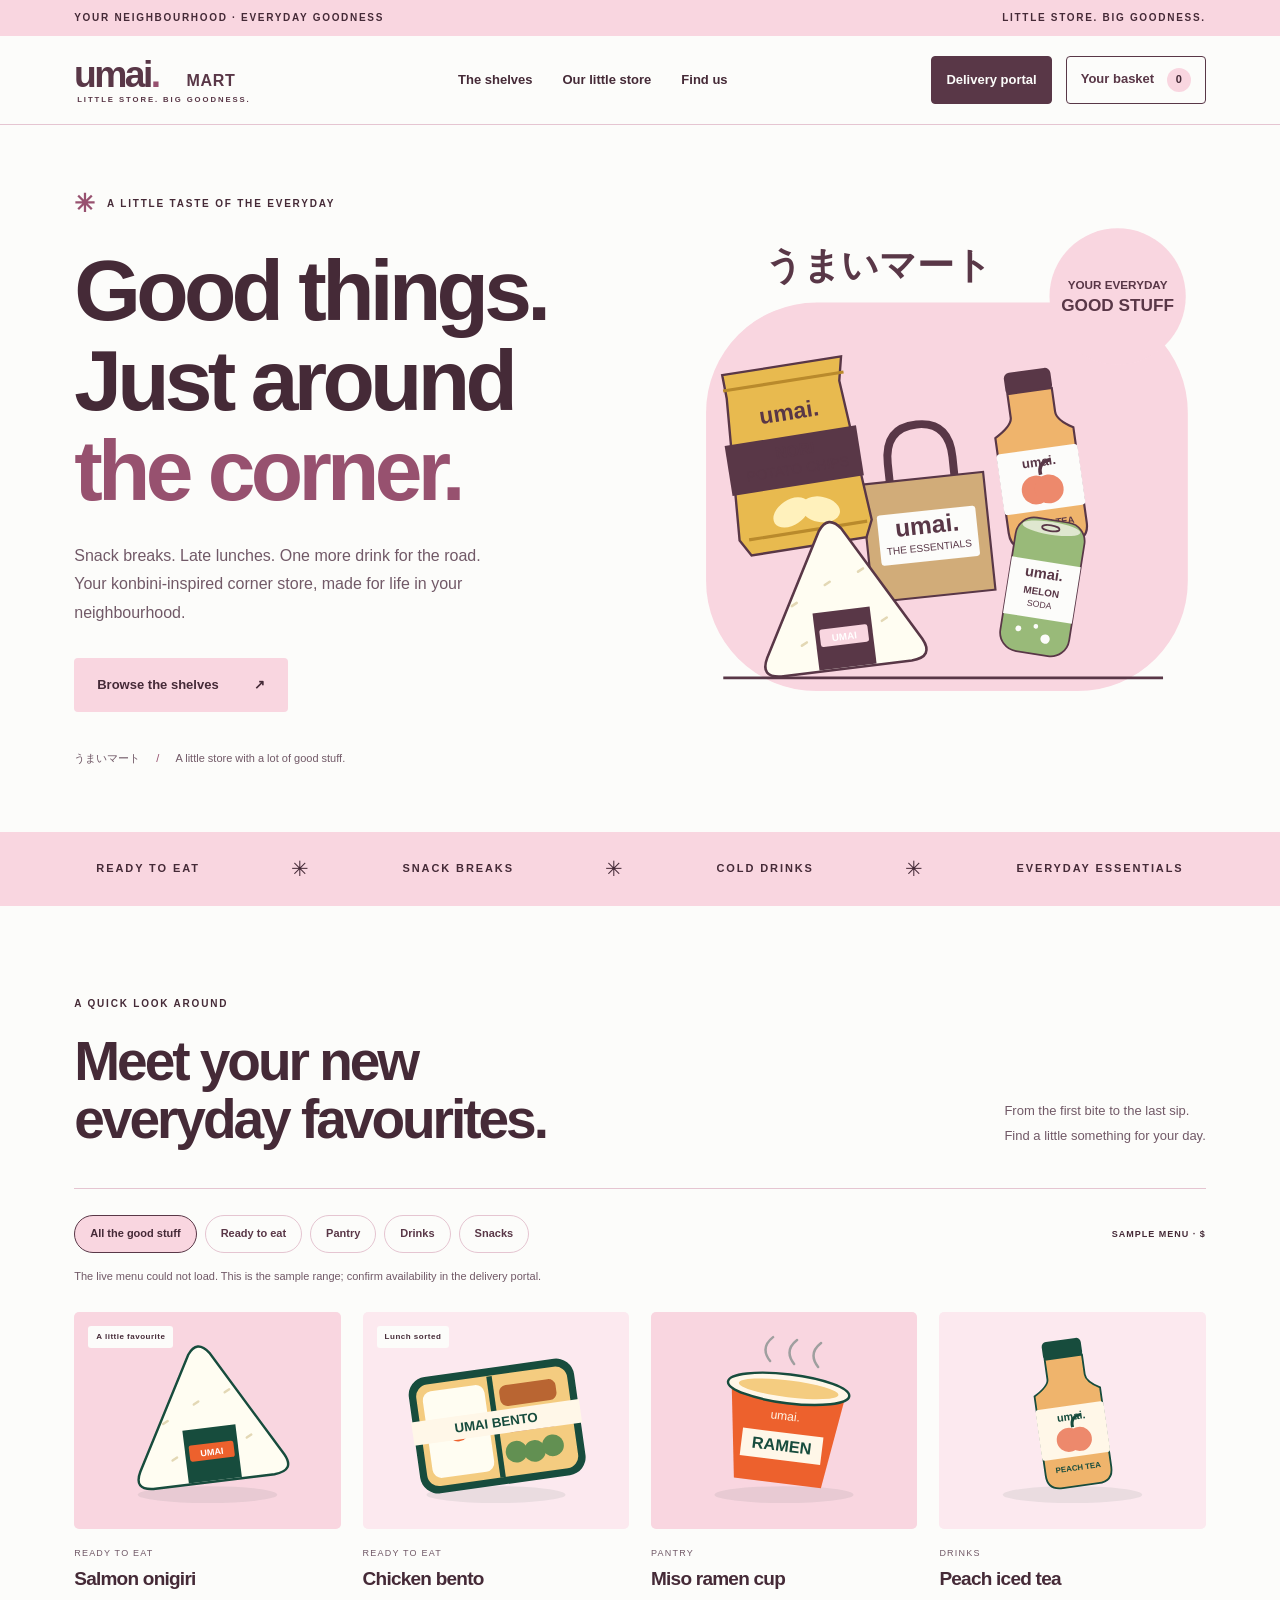
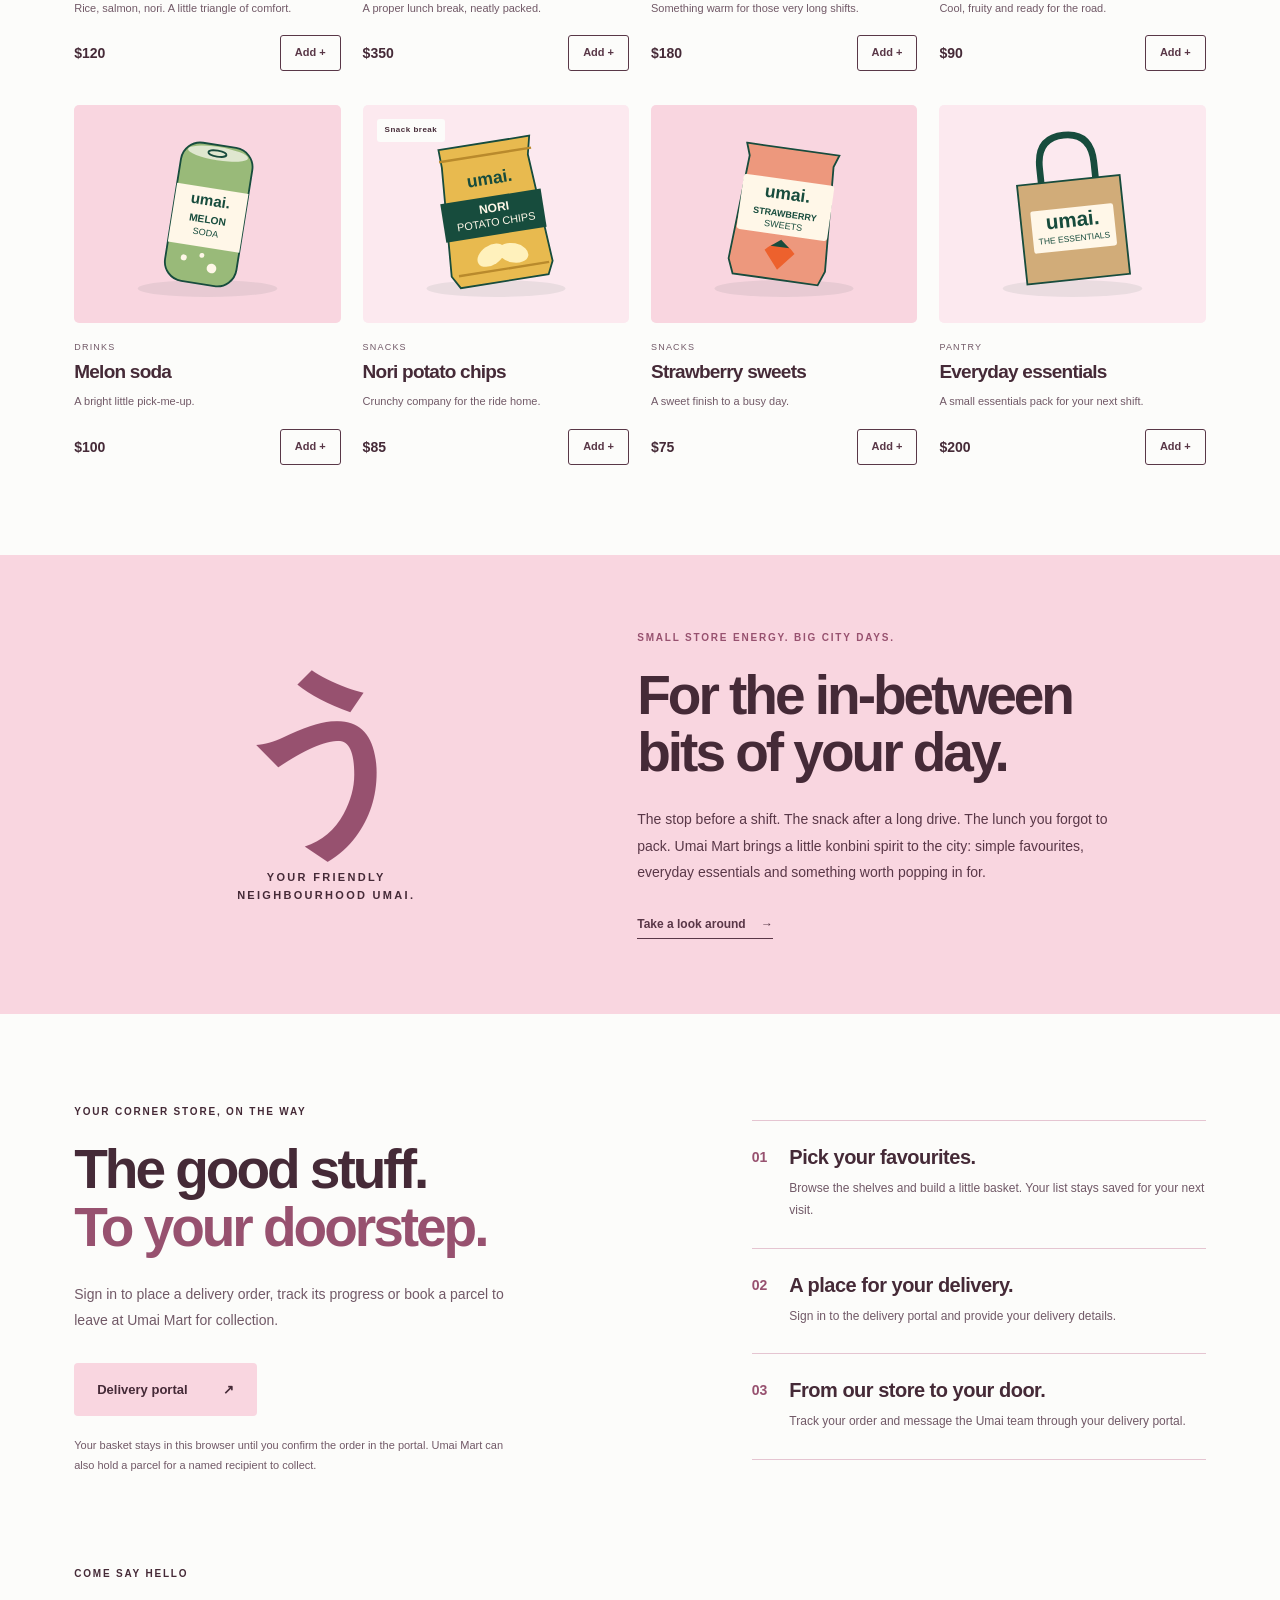
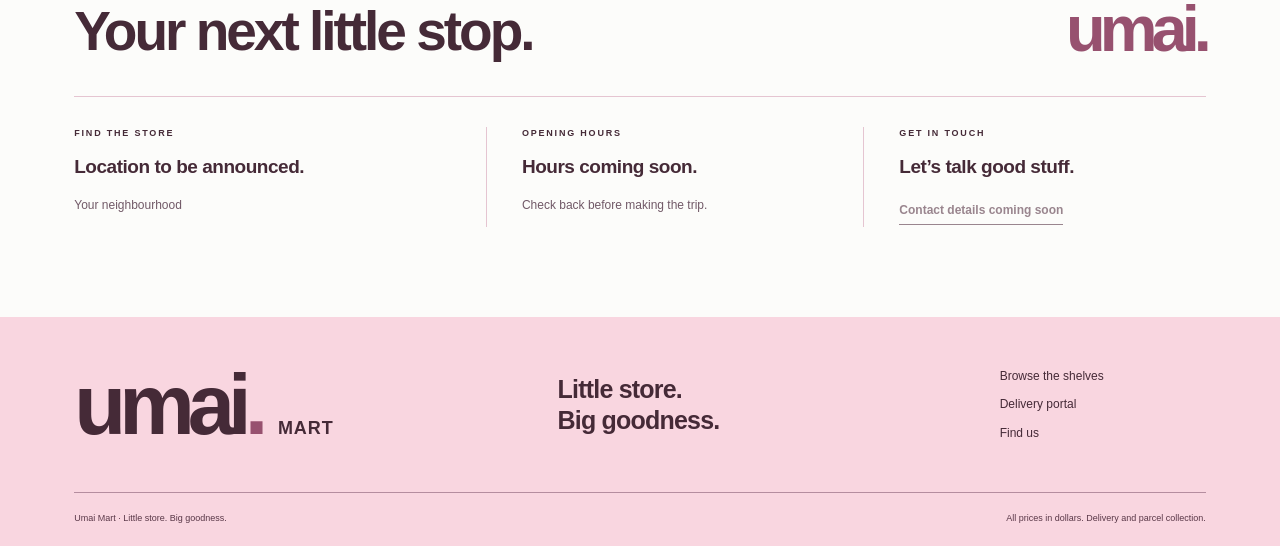
==== index.html @ 5061bc18 "Add files via upload" ====
<!DOCTYPE html><html lang="en"><head>
  <meta charset="utf-8">
  <meta name="viewport" content="width=device-width, initial-scale=1">
  <meta name="theme-color" content="#174c3d">
  <meta name="description" content="Umai Mart — a konbini-inspired convenience store for everyday shopping. Browse snacks, drinks and everyday essentials in your neighbourhood.">
  <title>Umai Mart — Little store. Big goodness.</title>
  <link rel="icon" href="assets/images/app-icon.svg" type="image/svg+xml">
  <link rel="apple-touch-icon" href="assets/images/apple-touch-icon.png">
  <link rel="stylesheet" href="assets/css/store.css?v=white-pink-black-text-1">
  <script defer="" src="assets/js/store-config.js?v=catalogue-1"></script><script defer="" src="assets/js/portal-config.js"></script>
  <script src="assets/js/product-images.js?v=catalogue-1" defer=""></script><script defer="" src="assets/js/store.js?v=catalogue-1"></script>
  <link rel="stylesheet" href="assets/css/tuck-truck.css?v=white-pink-black-text-1">
  <script defer src="assets/js/tuck-truck.js?v=driving-van-2"></script>
  <link rel="stylesheet" href="assets/css/pink-theme.css?v=portal-menu-fix-2">
</head>
<body>
  <a class="skip-link" href="#main">Skip to content</a>
  <div class="top-strip"><span>YOUR NEIGHBOURHOOD · EVERYDAY GOODNESS</span><span>LITTLE STORE. BIG GOODNESS.</span></div>
  <header class="site-header">
    <a class="brand" href="index.html" aria-label="Umai Mart home"><img src="assets/images/umai-logo.svg?v=white-pink-2" width="210" height="63" alt="Umai Mart — Little store. Big goodness."></a>
    <nav id="main-nav" aria-label="Main navigation">
      <a href="#shop">The shelves</a><a href="#about">Our little store</a><a href="#visit">Find us</a>
    </nav>
    <div class="header-actions">
      <a class="basket-button header-portal-button" href="portal.html">Delivery portal</a>
      <button class="basket-button" id="open-basket" type="button" aria-haspopup="dialog">Your basket <span id="basket-count">0</span></button>
      <button class="menu-button" id="menu-toggle" type="button" aria-expanded="false" aria-controls="main-nav" aria-label="Open navigation">☰</button>
    </div>
  </header>
  <div id="tuck-truck-banner" class="tuck-truck-banner" role="status" aria-live="polite" hidden></div>
  <main id="main">
    <section class="hero" aria-labelledby="hero-title">
      <div class="hero-copy">
        <p class="eyebrow"><span class="small-spark" aria-hidden="true">✳</span> A LITTLE TASTE OF THE EVERYDAY</p>
        <h1 id="hero-title">Good things.<br>Just around<br><span>the corner.</span></h1>
        <p class="hero-description">Snack breaks. Late lunches. One more drink for the road. Your konbini-inspired corner store, made for life in your neighbourhood.</p>
        <div class="hero-actions"><a class="button primary" href="#shop">Browse the shelves <span aria-hidden="true">↗</span></a></div>
        <p class="hero-footnote">うまいマート <span aria-hidden="true">/</span> A little store with a lot of good stuff.</p>
      </div>
      <figure class="hero-art"><img src="assets/images/store-haul.svg?v=white-pink-2" width="850" height="800" alt="Illustrated Umai Mart shopping bag with peach tea, onigiri, nori chips and melon soda."></figure>
    </section>
    <div class="ticker" aria-label="Ready to eat, snacks, drinks and everyday essentials"><span>READY TO EAT</span><span aria-hidden="true">✳</span><span>SNACK BREAKS</span><span aria-hidden="true">✳</span><span>COLD DRINKS</span><span aria-hidden="true">✳</span><span>EVERYDAY ESSENTIALS</span></div>
    <section id="shop" class="shop-section section-wrap" aria-labelledby="shop-title">
      <div class="section-heading"><div><p class="eyebrow">A QUICK LOOK AROUND</p><h2 id="shop-title">Meet your new<br>everyday favourites.</h2></div><p class="section-description">From the first bite to the last sip.<br>Find a little something for your day.</p></div>
      <div class="shop-toolbar"><div id="category-filters" class="filters" role="group" aria-label="Filter products"><button type="button" data-category="All" aria-pressed="true">All the good stuff</button><button type="button" data-category="Ready to eat" aria-pressed="false">Ready to eat</button><button type="button" data-category="Snacks" aria-pressed="false">Snacks</button><button type="button" data-category="Drinks" aria-pressed="false">Drinks</button><button type="button" data-category="Pantry" aria-pressed="false">Pantry</button></div><span id="sample-label" class="sample-label">SAMPLE MENU · $</span></div>
      <p class="menu-notice" id="menu-notice">This is a preview range with sample prices. Confirm live prices and availability in the delivery portal.</p>
      <div id="product-grid" class="product-grid" aria-live="polite"></div>
      <noscript><p>Enable JavaScript to browse the sample menu and save a basket. No orders are being accepted on this preview.</p></noscript>
    </section>
    <section id="about" class="about-section" aria-labelledby="about-title"><div class="about-label"><span class="about-symbol" aria-hidden="true">う</span><p>YOUR FRIENDLY<br>NEIGHBOURHOOD UMAI.</p></div><div class="about-copy"><p class="eyebrow">SMALL STORE ENERGY. BIG CITY DAYS.</p><h2 id="about-title">For the in-between<br>bits of your day.</h2><p>The stop before a shift. The snack after a long drive. The lunch you forgot to pack. Umai Mart brings a little konbini spirit to the city: simple favourites, everyday essentials and something worth popping in for.</p><a class="text-link" href="#shop">Take a look around <span aria-hidden="true">→</span></a></div></section>
    <section id="delivery" class="delivery-section section-wrap" aria-labelledby="delivery-title"><div class="delivery-intro"><p class="eyebrow">YOUR CORNER STORE, ON THE WAY</p><h2 id="delivery-title">The good stuff.<br><span>To your doorstep.</span></h2><p id="delivery-note">Sign in to place a delivery order, track its progress or book a parcel to leave at Umai Mart for collection.</p><a class="button primary" href="portal.html">Delivery portal <span aria-hidden="true">↗</span></a><p class="quiet-note">Your basket stays in this browser until you confirm the order in the portal. Umai Mart can also hold a parcel for a named recipient to collect.</p></div><ol class="delivery-steps"><li><span class="step-number">01</span><div><h3>Pick your favourites.</h3><p>Browse the shelves and build a little basket. Your list stays saved for your next visit.</p></div></li><li><span class="step-number">02</span><div><h3>A place for your delivery.</h3><p>Sign in to the delivery portal and provide your  delivery details.</p></div></li><li><span class="step-number">03</span><div><h3>From our store to your door.</h3><p>Track your order and message the Umai team through your delivery portal.</p></div></li></ol></section>
    <section id="visit" class="visit-section section-wrap" aria-labelledby="visit-title"><div class="section-heading"><div><p class="eyebrow">COME SAY HELLO</p><h2 id="visit-title">Your next little stop.</h2></div><span class="visit-mark" aria-hidden="true">umai.</span></div><div class="visit-grid"><div><p class="eyebrow">FIND THE STORE</p><h3 id="location-text">Location to be announced.</h3><p>Your neighbourhood</p></div><div><p class="eyebrow">OPENING HOURS</p><h3 id="hours-text">Hours coming soon.</h3><p>Check back before making the trip.</p></div><div><p class="eyebrow">GET IN TOUCH</p><h3>Let’s talk good stuff.</h3><button class="text-link" id="copy-phone" type="button" disabled="">Contact details coming soon</button></div></div></section>
  </main>
  <footer class="site-footer"><div class="footer-top"><a href="index.html" class="footer-brand">umai<span>.</span> <small>MART</small></a><p>Little store.<br>Big goodness.</p><div><a href="#shop">Browse the shelves</a><a href="portal.html">Delivery portal</a><a href="#visit">Find us</a></div></div><div class="footer-bottom"><span>Umai Mart · Little store. Big goodness.</span><span>All prices in dollars. Delivery and parcel collection.</span></div></footer>
  <div id="basket-overlay" class="basket-overlay" hidden=""><section id="basket-dialog" class="basket-dialog" role="dialog" aria-modal="true" aria-labelledby="basket-title" tabindex="-1"><div class="basket-heading"><div><p class="eyebrow">A LITTLE HAUL</p><h2 id="basket-title">Your basket.</h2></div><button id="close-basket" class="close-button" type="button" aria-label="Close basket">×</button></div><div id="basket-items" class="basket-items"></div><div class="basket-summary"><div><span>Items subtotal</span><strong id="basket-subtotal">$0</strong></div><p>Estimated items subtotal. Confirm live prices and delivery fees in the portal.</p><button class="button primary" id="copy-basket" type="button">Copy shopping list</button><a class="button secondary" href="portal.html">Delivery portal <span aria-hidden="true">→</span></a><p class="quiet-note">Your basket is a saved shopping list. Sign in and confirm in the portal to place an order.</p></div></section></div>
  <div id="toast" class="store-toast" role="status" aria-live="polite" aria-atomic="true"></div>


</body></html>
---- assets/css/store.css ----
:root{--green:#593747;--green-dark:#452A37;--orange:#F9D6E0;--cream:#FCFCFA;--ink:#452A37;--muted:#715967;--line:#E5C5D1;--soft:#F9D6E0;--white:#FCFCFA}*{box-sizing:border-box}html{scroll-behavior:smooth;scroll-padding-top:110px}body{margin:0;background:var(--cream);color:var(--ink);font:16px/1.6 Arial,Helvetica,sans-serif}body.overlay-open{overflow:hidden}button,input,a{-webkit-tap-highlight-color:transparent}button{font:inherit;cursor:pointer}a{color:inherit;text-decoration:none}button:disabled{cursor:default;opacity:.6}button:focus-visible,a:focus-visible,[tabindex]:focus-visible{outline:3px solid var(--orange);outline-offset:5px}img{display:block;max-width:100%;height:auto}[hidden]{display:none!important}h1,h2,h3,p{margin-top:0}h1,h2,h3{line-height:1.05}h1,h2{font-weight:900;letter-spacing:-.055em}h1{font-size:clamp(58px,6.7vw,101px);margin-bottom:27px}h2{font-size:clamp(36px,4.3vw,61px);margin-bottom:24px}h3{font-size:23px;letter-spacing:-.025em}h1 span,.delivery-intro h2 span{color:var(--orange)}.top-strip{background:var(--green);color:var(--cream);display:flex;justify-content:space-between;padding:10px max(5.8vw,24px);font-size:10px;letter-spacing:1.7px;font-weight:700}.site-header{display:flex;align-items:center;gap:35px;padding:17px max(5.8vw,24px);background:var(--cream);border-bottom:1px solid var(--line);position:sticky;top:0;z-index:20}.brand{flex-shrink:0}.brand img{width:180px}.site-header nav{display:flex;justify-content:center;gap:30px;margin:auto;font-size:13px;font-weight:700}.site-header nav a{padding:9px 0}.site-header nav a:hover{color:var(--orange)}.header-actions{display:flex;gap:14px;align-items:center}.basket-button{border:1px solid var(--green);background:none;border-radius:4px;padding:11px 14px;font-size:13px;font-weight:700;color:var(--green);white-space:nowrap}.basket-button span{display:inline-flex;align-items:center;justify-content:center;min-width:24px;height:24px;border-radius:50%;margin-left:9px;background:var(--green);color:var(--cream);font-size:11px}.menu-button{display:none;border:0;background:none;color:var(--green);font-size:25px}.hero{max-width:1440px;min-height:680px;display:grid;grid-template-columns:1.04fr 1fr;align-items:center;margin:auto;padding:60px max(5.8vw,24px) 65px;gap:0}.eyebrow{font-size:10px;font-weight:800;letter-spacing:1.8px;line-height:1.5;margin-bottom:22px}.hero .eyebrow{display:flex;align-items:center;gap:10px}.small-spark{font-size:25px;color:var(--orange)}.hero-description{font-size:16px;line-height:1.8;max-width:415px;color:var(--muted)}.hero-actions{display:flex;align-items:center;flex-wrap:wrap;gap:25px;margin:30px 0}.button{display:inline-flex;justify-content:center;align-items:center;gap:35px;padding:16px 22px;border:1px solid transparent;border-radius:4px;font-size:13px;font-weight:700;line-height:1.5;transition:transform .15s,background .15s}.button:hover{transform:translateY(-2px)}.primary{background:var(--orange);color:#fff}.primary:hover{background:#EBC1CF}.secondary{background:transparent;border-color:var(--line);color:var(--green)}.text-link{padding:0 0 4px;background:none;border:0;border-bottom:1px solid currentColor;color:var(--green);font-size:12px;font-weight:700}.text-link span{margin-left:12px}.hero-footnote{font-size:11px;color:var(--muted);margin-top:38px;margin-bottom:0}.hero-footnote span{margin:0 13px;color:var(--orange)}.hero-art{margin:-20px -30px -10px 0}.hero-art img{width:100%}.ticker{display:flex;justify-content:space-evenly;align-items:center;gap:20px;background:var(--orange);color:#fff;padding:20px 25px;font-size:11px;letter-spacing:1.9px;font-weight:800;overflow:hidden}.ticker span{white-space:nowrap}.ticker span[aria-hidden]{font-size:21px;font-weight:400}.section-wrap{max-width:1440px;margin:auto;padding:90px max(5.8vw,24px)}.section-heading{display:flex;justify-content:space-between;align-items:flex-end;gap:30px;margin-bottom:34px}.section-heading h2{margin-bottom:0}.section-description{font-size:13px;color:var(--muted);margin-bottom:0;line-height:1.9}.shop-toolbar{display:flex;justify-content:space-between;gap:18px;align-items:center;margin-top:40px;border-top:1px solid var(--line);padding-top:26px}.filters{display:flex;gap:8px;flex-wrap:wrap}.filters button{background:none;color:var(--green);border:1px solid var(--line);border-radius:100px;padding:9px 15px;font-size:11px;font-weight:700}.filters button[aria-pressed=true]{background:var(--green);color:var(--cream);border-color:var(--green)}.sample-label{font-size:9px;letter-spacing:1px;white-space:nowrap;font-weight:700}.menu-notice{font-size:11px;color:var(--muted);margin:15px 0 26px}.product-grid{display:grid;grid-template-columns:repeat(4,minmax(0,1fr));gap:34px 22px}.product{min-width:0;display:flex;flex-direction:column}.product-art{background:#F9D6E0;position:relative;border-radius:5px;overflow:hidden;margin-bottom:17px}.product:nth-child(4n+2) .product-art{background:#FCE9EF}.product:nth-child(4n+3) .product-art{background:#F9D6E0}.product:nth-child(4n+4) .product-art{background:#FCE9EF}.product-art img{width:100%;transition:transform .25s}.product:hover .product-art img{transform:translateY(-4px) rotate(-2deg)}.product-tag{position:absolute;top:14px;left:14px;font-size:8px;letter-spacing:.5px;font-weight:700;background:var(--cream);padding:5px 8px;border-radius:3px}.product-category{font-size:9px;color:var(--muted);letter-spacing:1.2px;text-transform:uppercase;margin:0 0 8px}.product h3{font-size:19px;margin:0 0 10px;letter-spacing:-.04em}.product-description{font-size:11px;color:var(--muted);line-height:1.7;margin-bottom:18px}.product-bottom{display:flex;align-items:center;justify-content:space-between;gap:8px;margin-top:auto}.product-price{font-size:14px;font-weight:800}.product-add{font-weight:700;font-size:11px;padding:8px 14px;border:1px solid var(--green);border-radius:3px;color:var(--green);background:none}.product-add:hover{background:var(--green);color:var(--cream)}.about-section{display:grid;grid-template-columns:.8fr 1fr;gap:100px;align-items:center;padding:75px max(9vw,24px);background:var(--green);color:var(--cream)}.about-label{text-align:center}.about-symbol{font-size:190px;font-weight:900;line-height:1;color:#97516F}.about-label p{font-size:11px;font-weight:700;letter-spacing:2.3px;margin:15px 0 0}.about-copy{max-width:500px}.about-copy .eyebrow{color:#97516F}.about-copy p:not(.eyebrow){font-size:14px;line-height:1.9;color:#593747}.about-copy .text-link{color:var(--cream);margin-top:15px;display:inline-block}.delivery-section{display:grid;grid-template-columns:1fr .8fr;gap:110px;align-items:center}.delivery-intro>p:not(.eyebrow){max-width:430px;font-size:14px;color:var(--muted);line-height:1.9}.delivery-intro .button{margin-top:15px}.quiet-note{font-size:11px!important;line-height:1.8!important;color:var(--muted)}.delivery-intro .quiet-note{margin:20px 0 0}.delivery-steps{padding:0;margin:0;list-style:none}.delivery-steps li{display:flex;gap:22px;padding:26px 0;border-bottom:1px solid var(--line)}.delivery-steps li:first-child{border-top:1px solid var(--line)}.step-number{color:var(--orange);font-size:14px;font-weight:800;line-height:1.5}.delivery-steps h3{font-size:20px;margin-bottom:10px}.delivery-steps p{font-size:12px;line-height:1.8;color:var(--muted);margin:0}.visit-section{padding-top:0}.visit-mark{font-size:65px;font-weight:900;letter-spacing:-6px;color:var(--orange);line-height:1}.visit-grid{display:grid;grid-template-columns:1.1fr 1fr 1fr;gap:35px;border-top:1px solid var(--line);padding-top:30px;margin-top:35px}.visit-grid>div+div{border-left:1px solid var(--line);padding-left:35px}.visit-grid .eyebrow{font-size:9px;margin-bottom:17px}.visit-grid h3{font-size:19px}.visit-grid p:not(.eyebrow){font-size:12px;color:var(--muted)}.site-footer{background:var(--green);color:var(--cream);padding:45px max(5.8vw,24px) 20px}.footer-top{display:grid;grid-template-columns:1.1fr 1fr .5fr;align-items:center;gap:30px;padding-bottom:45px}.footer-brand{font-size:85px;letter-spacing:-7px;font-weight:900;line-height:1}.footer-brand span{color:var(--orange)}.footer-brand small{font-size:18px;letter-spacing:1px}.footer-top>p{font-size:25px;line-height:1.25;font-weight:700;letter-spacing:-.8px;margin:0}.footer-top>div{display:flex;flex-direction:column;font-size:12px;gap:9px}.footer-bottom{display:flex;justify-content:space-between;gap:16px;border-top:1px solid #B58D9F;padding-top:18px;font-size:9px;color:#593747}.basket-overlay{position:fixed;inset:0;z-index:100;background:#452A3770;display:flex;justify-content:flex-end}.basket-dialog{background:var(--cream);width:470px;max-width:100%;height:100%;display:flex;flex-direction:column;padding:28px;box-shadow:-5px 0 50px #452A3720}.basket-heading{display:flex;align-items:flex-start;justify-content:space-between;gap:15px}.basket-heading .eyebrow{margin-bottom:8px}.basket-heading h2{font-size:43px}.close-button{background:none;border:0;color:var(--green);font-size:32px;padding:0 8px}.basket-items{overflow:auto;flex:1;min-height:0}.basket-row{display:grid;grid-template-columns:75px 1fr;gap:15px;border-bottom:1px solid var(--line);padding:15px 0}.basket-row img{background:var(--soft);border-radius:4px}.basket-row h3{font-size:16px;margin:5px 0}.basket-row p{font-size:12px;margin:0}.basket-row-controls{display:flex;align-items:center;gap:13px;margin-top:10px}.basket-row-controls button{background:none;border:1px solid var(--line);border-radius:3px;min-width:30px;min-height:30px;color:var(--green)}.basket-row-controls .remove-item{border:0;font-size:11px;text-decoration:underline;margin-left:auto}.basket-row-controls span{font-size:12px}.basket-summary{border-top:1px solid var(--green);padding-top:20px;margin-top:15px}.basket-summary>div{display:flex;justify-content:space-between}.basket-summary>p{font-size:11px;color:var(--muted)}.basket-summary .button{display:flex;width:100%;margin-top:10px}.empty-basket{padding:20px 0;font-size:14px;color:var(--muted)}.store-toast{position:fixed;bottom:25px;left:50%;transform:translate(-50%,15px);padding:14px 23px;border-left:4px solid var(--orange);border-radius:5px;background:var(--green);color:var(--cream);box-shadow:0 8px 30px #59374725;font-size:12px;z-index:150;max-width:calc(100vw - 32px);text-align:center;opacity:0;visibility:hidden;transition:opacity .2s,transform .2s}.store-toast.visible{opacity:1;visibility:visible;transform:translate(-50%,0)}.skip-link{position:fixed;top:-100px;left:20px;z-index:200;padding:10px 20px;background:var(--green);color:var(--cream)}.skip-link:focus{top:10px}.portal-placeholder{min-height:70vh;max-width:950px}.portal-placeholder h1{font-size:clamp(58px,8vw,100px)}.portal-placeholder>p:not(.eyebrow){max-width:570px;color:var(--muted)}.portal-placeholder .button{margin-top:20px}.simple-footer{text-align:center;padding:25px;font-size:11px;color:var(--muted);border-top:1px solid var(--line)}
@media(min-width:1440px){.about-section{padding-left:calc((100vw - 1180px)/2);padding-right:calc((100vw - 1180px)/2)}}
@media(max-width:1100px){.site-header nav{gap:18px}.site-header{gap:20px}.brand img{width:150px}.hero{min-height:610px}.hero-art{margin-right:-18px}.hero-actions{gap:17px}.delivery-section{gap:50px}.about-section{gap:45px}.product-grid{gap:30px 18px}.footer-brand{font-size:70px}}
@media(max-width:800px){html{scroll-padding-top:95px}.top-strip{font-size:8px;padding:9px 20px;letter-spacing:1px}.site-header{padding:13px 20px}.brand img{width:145px}.header-actions{margin-left:auto}.menu-button{display:block}.site-header nav{display:none;position:absolute;top:100%;left:0;right:0;background:var(--cream);padding:22px;flex-direction:column;border-bottom:1px solid var(--line);gap:10px}.site-header nav.is-open{display:flex}.hero{grid-template-columns:1fr 1fr;padding:50px 24px;min-height:540px}.hero h1{font-size:60px}.hero-description{font-size:13px}.hero .eyebrow{font-size:8px;letter-spacing:1px}.hero-art{margin:0 -20px 0 -20px}.hero-actions{flex-direction:column;align-items:flex-start;gap:18px}.hero-footnote{font-size:9px;margin-top:25px}.ticker{justify-content:flex-start;gap:24px;font-size:9px;padding:14px 22px;flex-wrap:wrap}.ticker span[aria-hidden]{font-size:15px}.section-wrap{padding:65px 24px}.section-heading{gap:20px}.section-description{font-size:11px}.product-grid{grid-template-columns:repeat(2,minmax(0,1fr));gap:30px 20px}.shop-toolbar{align-items:flex-start;flex-direction:column;gap:14px}.about-section{padding:60px 30px;gap:35px;grid-template-columns:.7fr 1fr}.about-symbol{font-size:140px}.about-copy p:not(.eyebrow){font-size:12px}.about-label p{font-size:8px}.delivery-section{grid-template-columns:1fr;gap:30px}.delivery-intro>p:not(.eyebrow){max-width:570px}.visit-section{padding-top:0}.visit-grid{gap:20px}.visit-grid>div+div{padding-left:20px}.visit-grid h3{font-size:16px}.footer-top{grid-template-columns:1fr 1fr}.footer-top>div{grid-column:1/-1;flex-direction:row;gap:25px}.footer-brand{font-size:70px}.footer-top>p{font-size:22px}.site-footer{padding:35px 24px 20px}.footer-bottom{flex-direction:column;gap:7px}}
@media(max-width:540px){.top-strip span:last-child{display:none}.brand img{width:135px}.basket-button{padding:8px 10px;font-size:11px}.basket-button span{margin-left:5px;min-width:21px;height:21px}.site-header{gap:10px}.header-actions{gap:8px}.hero{grid-template-columns:1fr;padding:36px 24px 28px;gap:0}.hero h1{font-size:54px}.hero-description{max-width:340px}.hero .eyebrow{font-size:9px}.hero-actions{flex-direction:row;align-items:center;gap:20px}.hero-actions .button{font-size:11px;padding:14px 18px;gap:20px}.hero-actions .text-link{font-size:10px}.hero-footnote{margin-top:22px}.hero-art{width:100%;max-width:390px;margin:-15px auto -15px}.ticker{gap:12px;font-size:8px;justify-content:center}.ticker span[aria-hidden]{display:none}.section-wrap{padding:50px 20px}.section-heading{display:block}.section-heading h2{font-size:40px}.section-description{margin-top:17px}.shop-toolbar{margin-top:25px;padding-top:20px}.filters{gap:7px}.filters button{padding:8px 12px;font-size:10px}.product-grid{gap:28px 14px}.product h3{font-size:17px}.product-description{font-size:10px}.product-price{font-size:12px}.product-add{padding:7px 10px}.product-tag{font-size:7px;top:9px;left:9px;padding:4px 6px}.product-art{margin-bottom:14px}.about-section{grid-template-columns:1fr;padding:45px 25px;gap:30px}.about-label{display:flex;align-items:center;gap:20px;text-align:left}.about-symbol{font-size:100px}.about-label p{font-size:10px}.about-copy h2{font-size:40px}.about-copy p:not(.eyebrow){font-size:13px}.delivery-section{gap:20px}.delivery-intro h2{font-size:40px}.visit-section{padding-top:0}.visit-mark{display:none}.visit-grid{grid-template-columns:1fr;gap:20px}.visit-grid>div+div{border-left:0;border-top:1px solid var(--line);padding:22px 0 0}.visit-grid h3{font-size:21px;margin-bottom:12px}.visit-grid .eyebrow{margin-bottom:12px}.footer-top{grid-template-columns:1fr}.footer-top>p{font-size:23px}.footer-brand{font-size:80px}.footer-top>div{flex-wrap:wrap;font-size:11px}.basket-dialog{padding:23px 20px}.basket-heading h2{font-size:38px}.portal-placeholder h1{font-size:64px}}
@media(prefers-reduced-motion:reduce){html{scroll-behavior:auto}*,*:before,*:after{transition:none!important;animation:none!important}}
.product-art{aspect-ratio:11/9}.product-art img{height:100%;object-fit:contain}.basket-row img{height:62px;object-fit:contain}

/* Direct portal access beside the basket. */
.header-portal-button{display:inline-flex;align-items:center;justify-content:center;min-height:48px;background:var(--green);color:var(--cream)}
.header-portal-button:hover{background:var(--green-dark)}
@media(max-width:600px){.site-header{flex-wrap:wrap}.header-actions{flex-wrap:wrap;justify-content:flex-end}.header-portal-button{font-size:11px;padding:8px 10px;min-height:39px}}
---- assets/css/tuck-truck.css ----
.tuck-truck-banner{background:#F9D6E0;color:#fff;text-align:center;padding:14px 24px;font:700 16px/1.5 Arial,Helvetica,sans-serif;overflow-wrap:anywhere;border-bottom:1px solid #EBC1CF}
.tuck-truck-banner[hidden],#tuck-truck-management[hidden]{display:none!important}
#tuck-truck-management .tuck-truck-toggle{display:flex;align-items:center;gap:10px}
#tuck-truck-management .tuck-truck-toggle input{width:auto;margin:0;flex:0 0 auto}
@media(max-width:600px){.tuck-truck-banner{font-size:14px;padding:12px 18px}}
/* Text and van travel together from left to right. */
.tuck-truck-banner{position:relative;padding:0;color:#174c3d;overflow:hidden;display:flex;align-items:center;height:76px;text-align:left}
.tuck-truck-lane{display:block;position:relative;flex:1;min-width:0;height:100%;overflow:hidden}
.tuck-truck-track{position:absolute;left:0;top:0;height:100%;display:inline-flex;align-items:center;gap:16px;white-space:nowrap;animation:tuck-truck-drive-right 16s linear infinite;will-change:transform}
.tuck-truck-van{display:block!important;width:100px!important;height:50px!important;max-width:none!important;object-fit:contain;flex:0 0 auto}
.tuck-truck-van[hidden]{display:none!important}
.tuck-truck-banner:hover .tuck-truck-track,.tuck-truck-banner:focus-within .tuck-truck-track{animation-play-state:paused}
@keyframes tuck-truck-drive-right{from{transform:translateX(-100%)}to{transform:translateX(100vw)}}
@media(max-width:600px){.tuck-truck-banner{padding:0;height:68px;font-size:14px}.tuck-truck-van{width:84px!important;height:44px!important}.tuck-truck-track{gap:10px}}
@media(prefers-reduced-motion:reduce){.tuck-truck-banner{height:auto;min-height:68px}.tuck-truck-lane{height:auto;overflow:visible}.tuck-truck-track{position:static;animation:none;white-space:normal;padding:10px 18px;will-change:auto}.tuck-truck-text{overflow-wrap:anywhere}.tuck-truck-pause{display:none}}
---- assets/css/pink-theme.css ----
/* Umai Mart: white and pink surfaces with high-contrast plum text. */
:root{--green:#593747;--green-dark:#452A37;--orange:#97516F;--cream:#FCFCFA;--white:#FCFCFA;--ink:#452A37;--muted:#715967;--line:#E5C5D1;--soft:#F9D6E0;--blue:#593747;--navy:#593747;--purple:#593747;--yellow:#593747;--pink:#F9D6E0;--peach:#F9D6E0;--gradient:linear-gradient(#F9D6E0,#F9D6E0);--accent:linear-gradient(#F9D6E0,#F9D6E0)}
body,body.umai-portal{background:#FCFCFA;color:#452A37}
.top-strip,.ticker,.about-section,.site-footer,.tuck-truck-banner{background:#F9D6E0;color:#452A37}
.about-copy p:not(.eyebrow),.footer-bottom,.about-copy .text-link{color:#593747}
.about-symbol,.visit-mark,.footer-brand span,.small-spark,.step-number,.hero h1 span,.delivery-intro h2 span{color:#97516F}
.site-header,body.umai-portal header,body.umai-portal header .portal-menu,.basket-dialog{background:#FCFCFA}
.primary,.primary:hover,body.umai-portal button,body.umai-portal .button-link,body.umai-portal button:hover{background:#F9D6E0;color:#452A37}
.primary:hover,body.umai-portal button:hover,body.umai-portal .button-link:hover{background:#EBC1CF}
.filters button[aria-pressed=true],.basket-button span,.product-add:hover,body.umai-portal .tabs button[aria-pressed=true]{background:#F9D6E0;color:#452A37}
body.umai-portal input,body.umai-portal select,body.umai-portal textarea{background:#FCFCFA;color:#452A37;border-color:#C9A6B6}
body.umai-portal .portal-hero{background:#F9D6E0!important;color:#452A37}
body.umai-portal .card{background:#FCFCFA}
body.umai-portal .portal-hero h1,body.umai-portal h1,body.umai-portal h2,body.umai-portal h3,body.umai-portal header a,body.umai-portal .portal-hero .eyebrow{color:#593747}
body.umai-portal header .portal-notification-bell,body.umai-portal header .portal-notification-bell:hover{background:transparent;color:#593747}
body.umai-portal .toast{background:#593747;color:#FCFCFA}
body.umai-portal .notification-item,body.umai-portal .message{color:#452A37}
body.umai-portal .danger-zone{border-color:#A93555}body.umai-portal .danger-button{background:#A93555;color:#FCFCFA}body.umai-portal .danger-button:hover{background:#8C2643;color:#FCFCFA}
a:focus-visible,button:focus-visible,input:focus-visible,textarea:focus-visible,select:focus-visible{outline:3px solid #97516F;outline-offset:3px}
.tuck-truck-banner{border-color:#E5C5D1}

/* Selected portal menu tabs: black labels on pink. */
body.umai-portal .desk-tabs button[aria-pressed=true]{background:#F9D6E0!important;color:#000!important}
body.umai-portal .tabs button[aria-pressed=true]{background:#F9D6E0;color:#000}

/* Hamburger menu links: black text in every state. */
body.umai-portal .portal-navigation.portal-menu a.button-link,
body.umai-portal .portal-navigation.portal-menu a.button-link:visited,
body.umai-portal .portal-navigation.portal-menu a.button-link:hover,
body.umai-portal .portal-navigation.portal-menu a.button-link:focus,
body.umai-portal .portal-navigation.portal-menu a.button-link:active,
body.umai-portal .portal-navigation.portal-menu a.button-link[aria-current="page"]{color:#000!important}
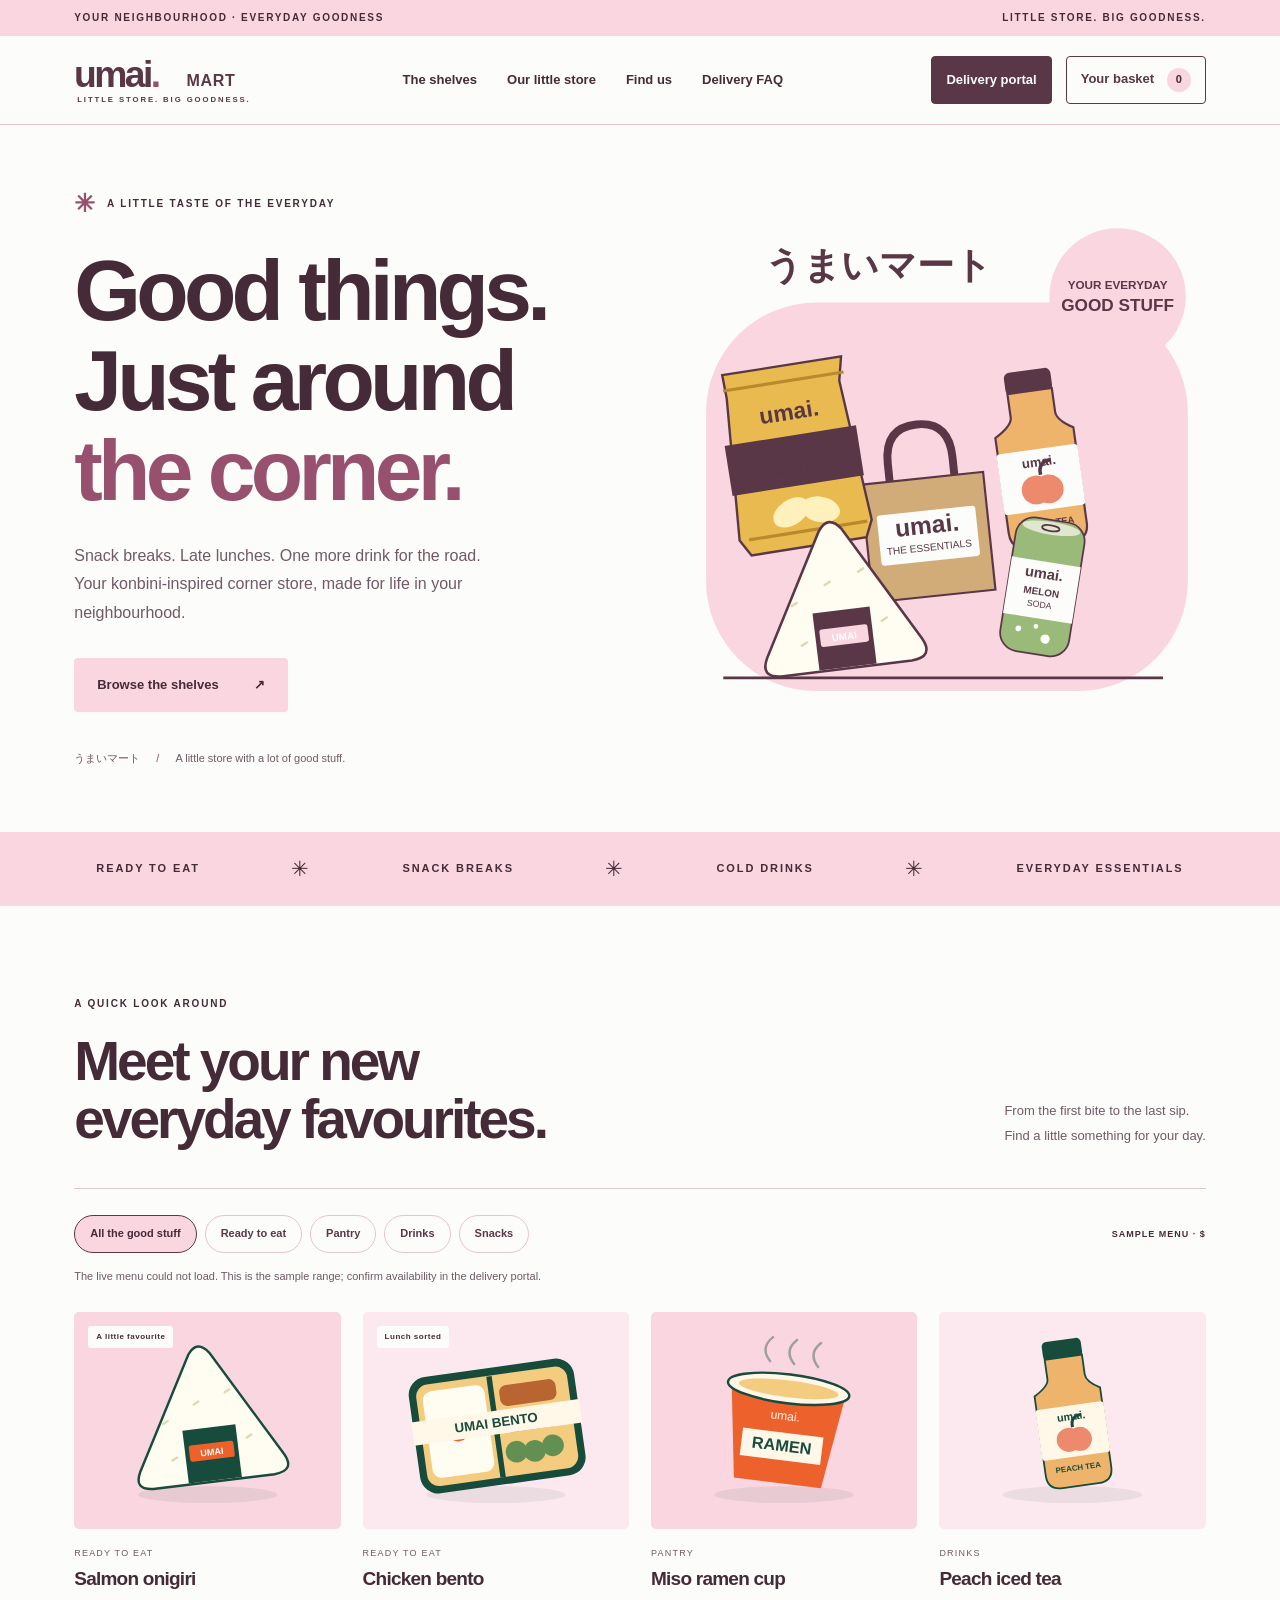
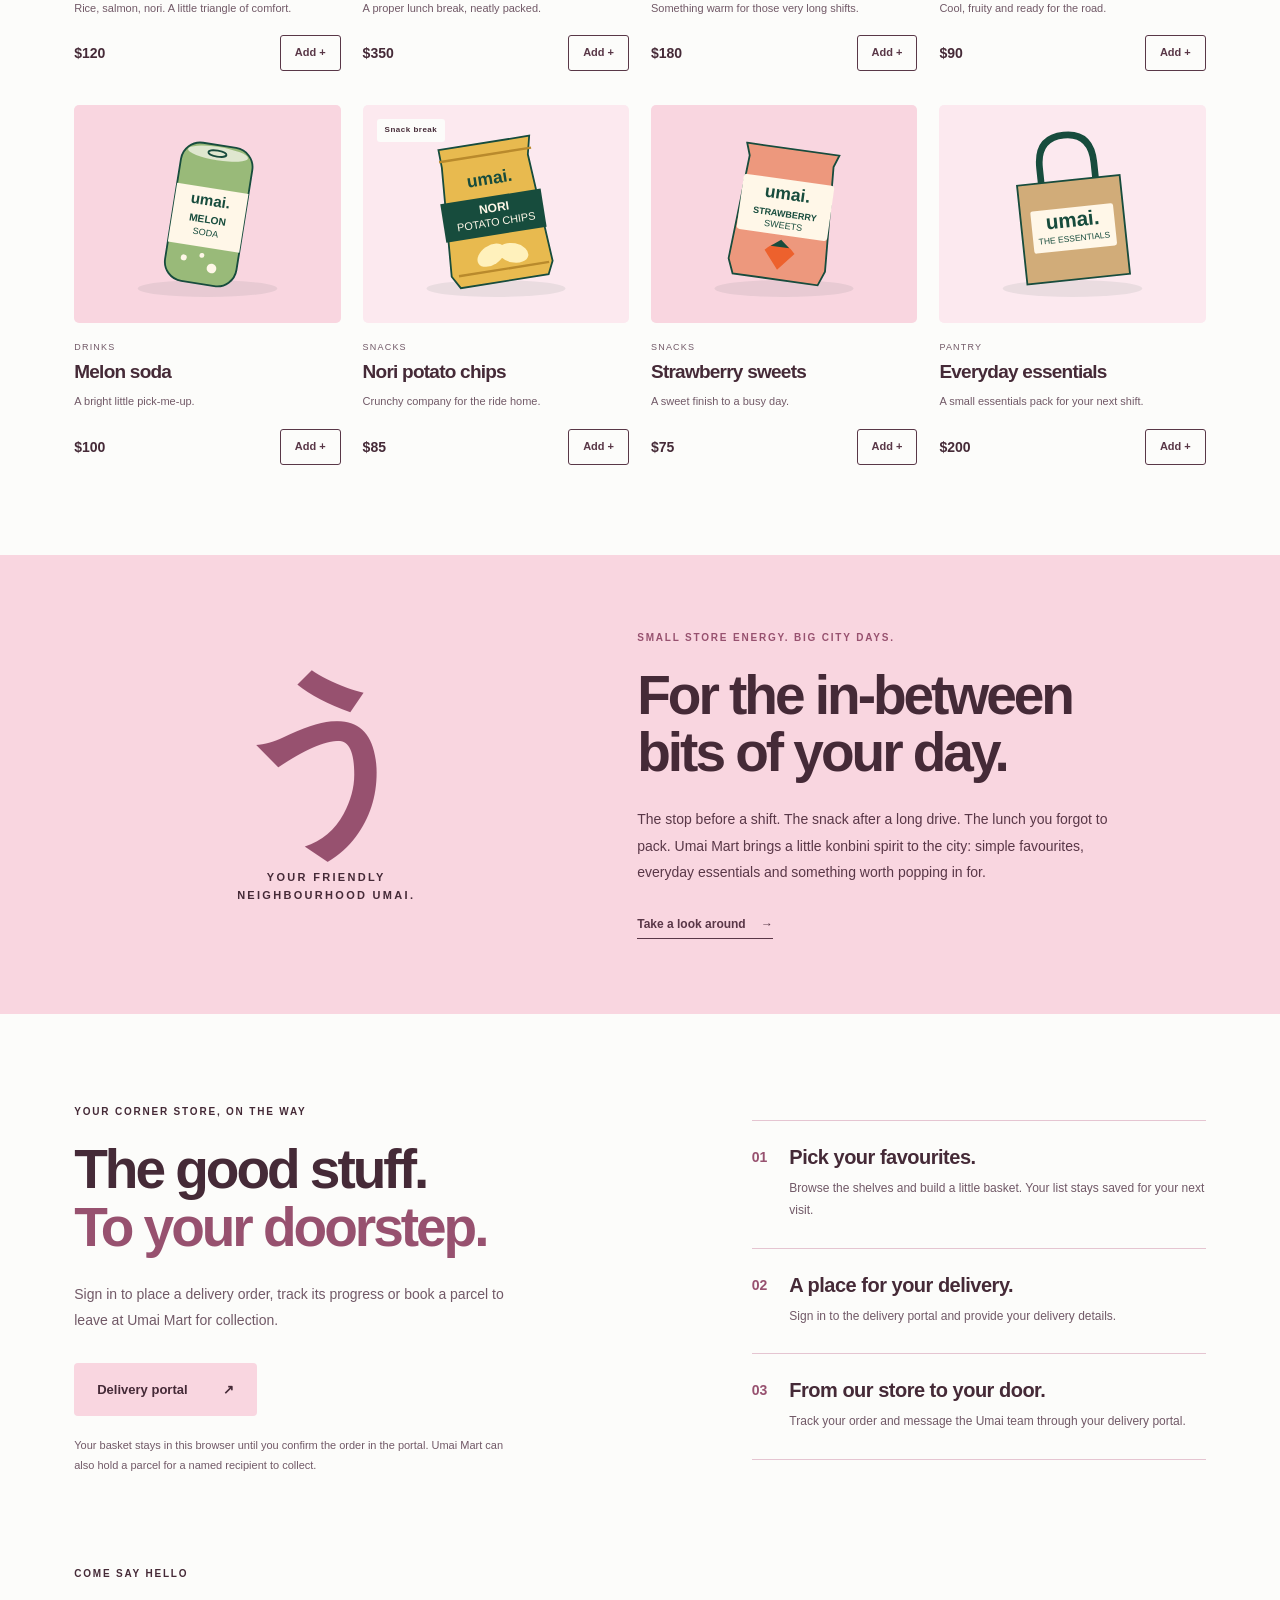
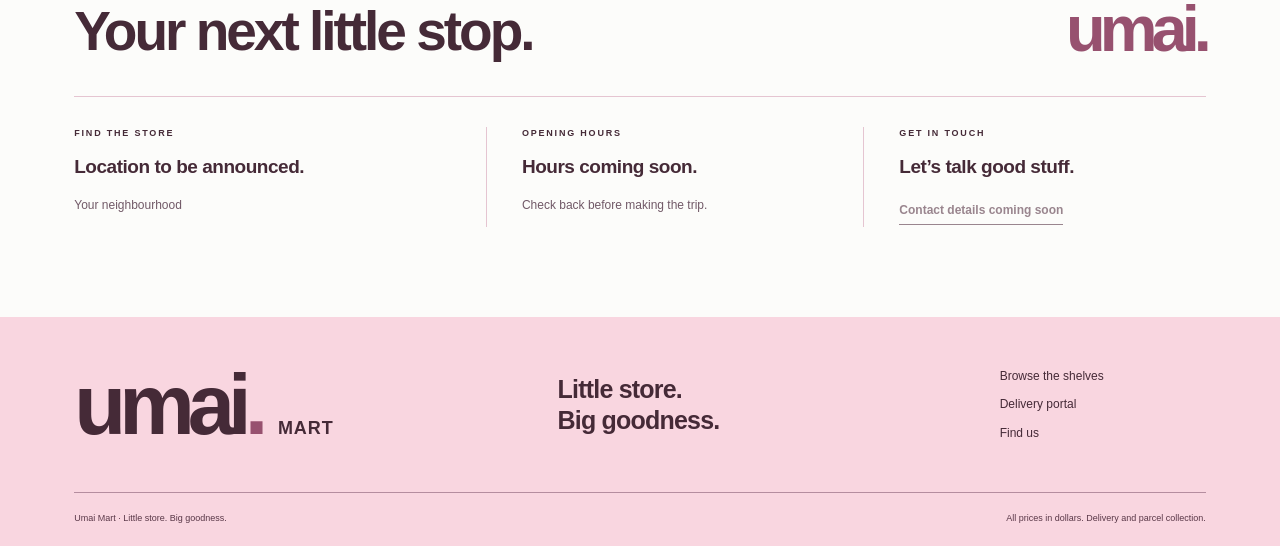
==== commit 7ddb0ba0: "Add files via upload" ====
--- a/index.html
+++ b/index.html
@@ -1,4 +1,5 @@
-<!DOCTYPE html><html lang="en"><head>
+<!DOCTYPE html>
+<html lang="en"><head>
   <meta charset="utf-8">
   <meta name="viewport" content="width=device-width, initial-scale=1">
   <meta name="theme-color" content="#174c3d">
@@ -10,7 +11,7 @@
   <script defer="" src="assets/js/store-config.js?v=catalogue-1"></script><script defer="" src="assets/js/portal-config.js"></script>
   <script src="assets/js/product-images.js?v=catalogue-1" defer=""></script><script defer="" src="assets/js/store.js?v=catalogue-1"></script>
   <link rel="stylesheet" href="assets/css/tuck-truck.css?v=white-pink-black-text-1">
-  <script defer src="assets/js/tuck-truck.js?v=driving-van-2"></script>
+  <script defer="" src="assets/js/tuck-truck.js?v=snackin-wagon-1"></script>
   <link rel="stylesheet" href="assets/css/pink-theme.css?v=portal-menu-fix-2">
 </head>
 <body>
@@ -20,14 +21,14 @@
     <a class="brand" href="index.html" aria-label="Umai Mart home"><img src="assets/images/umai-logo.svg?v=white-pink-2" width="210" height="63" alt="Umai Mart — Little store. Big goodness."></a>
     <nav id="main-nav" aria-label="Main navigation">
       <a href="#shop">The shelves</a><a href="#about">Our little store</a><a href="#visit">Find us</a>
-    </nav>
+    <a href="delivery-faq.html">Delivery FAQ</a></nav>
     <div class="header-actions">
       <a class="basket-button header-portal-button" href="portal.html">Delivery portal</a>
       <button class="basket-button" id="open-basket" type="button" aria-haspopup="dialog">Your basket <span id="basket-count">0</span></button>
       <button class="menu-button" id="menu-toggle" type="button" aria-expanded="false" aria-controls="main-nav" aria-label="Open navigation">☰</button>
     </div>
   </header>
-  <div id="tuck-truck-banner" class="tuck-truck-banner" role="status" aria-live="polite" hidden></div>
+  <div id="tuck-truck-banner" class="tuck-truck-banner" role="status" aria-live="polite" hidden=""></div>
   <main id="main">
     <section class="hero" aria-labelledby="hero-title">
       <div class="hero-copy">
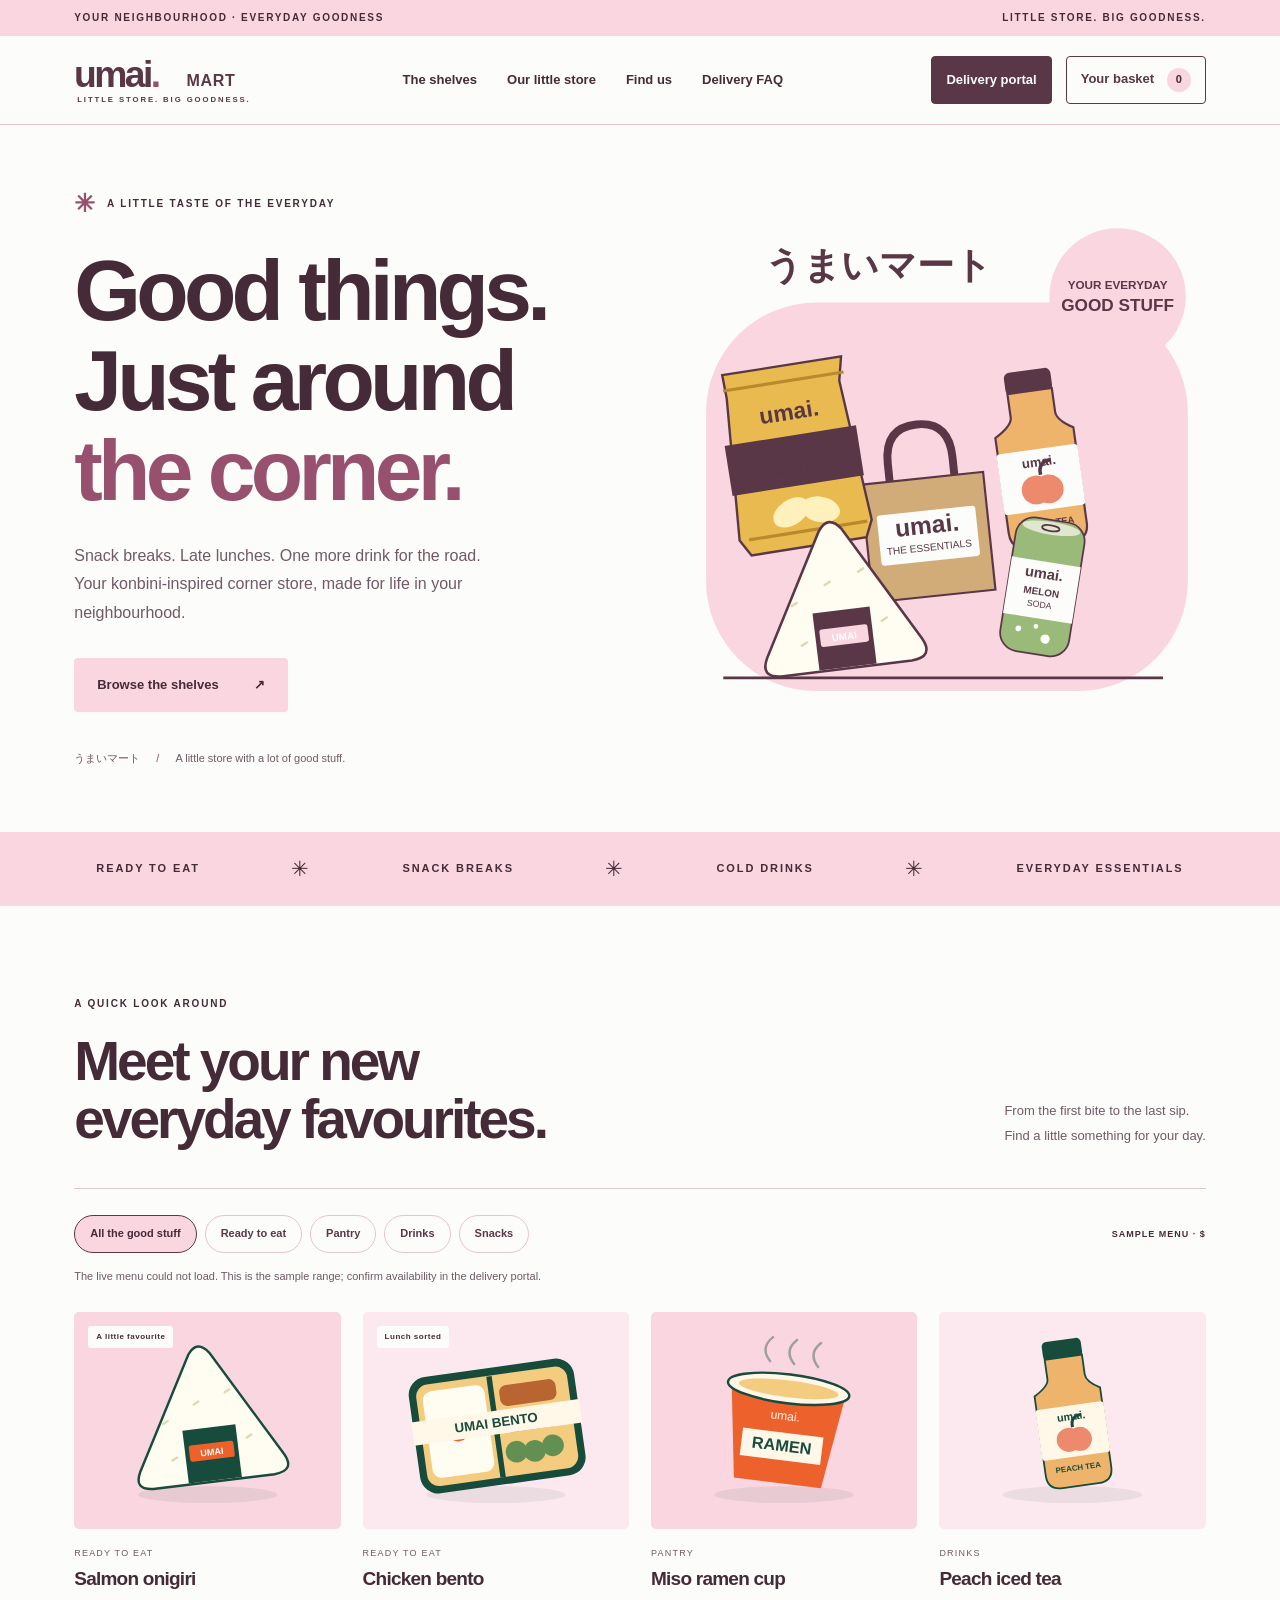
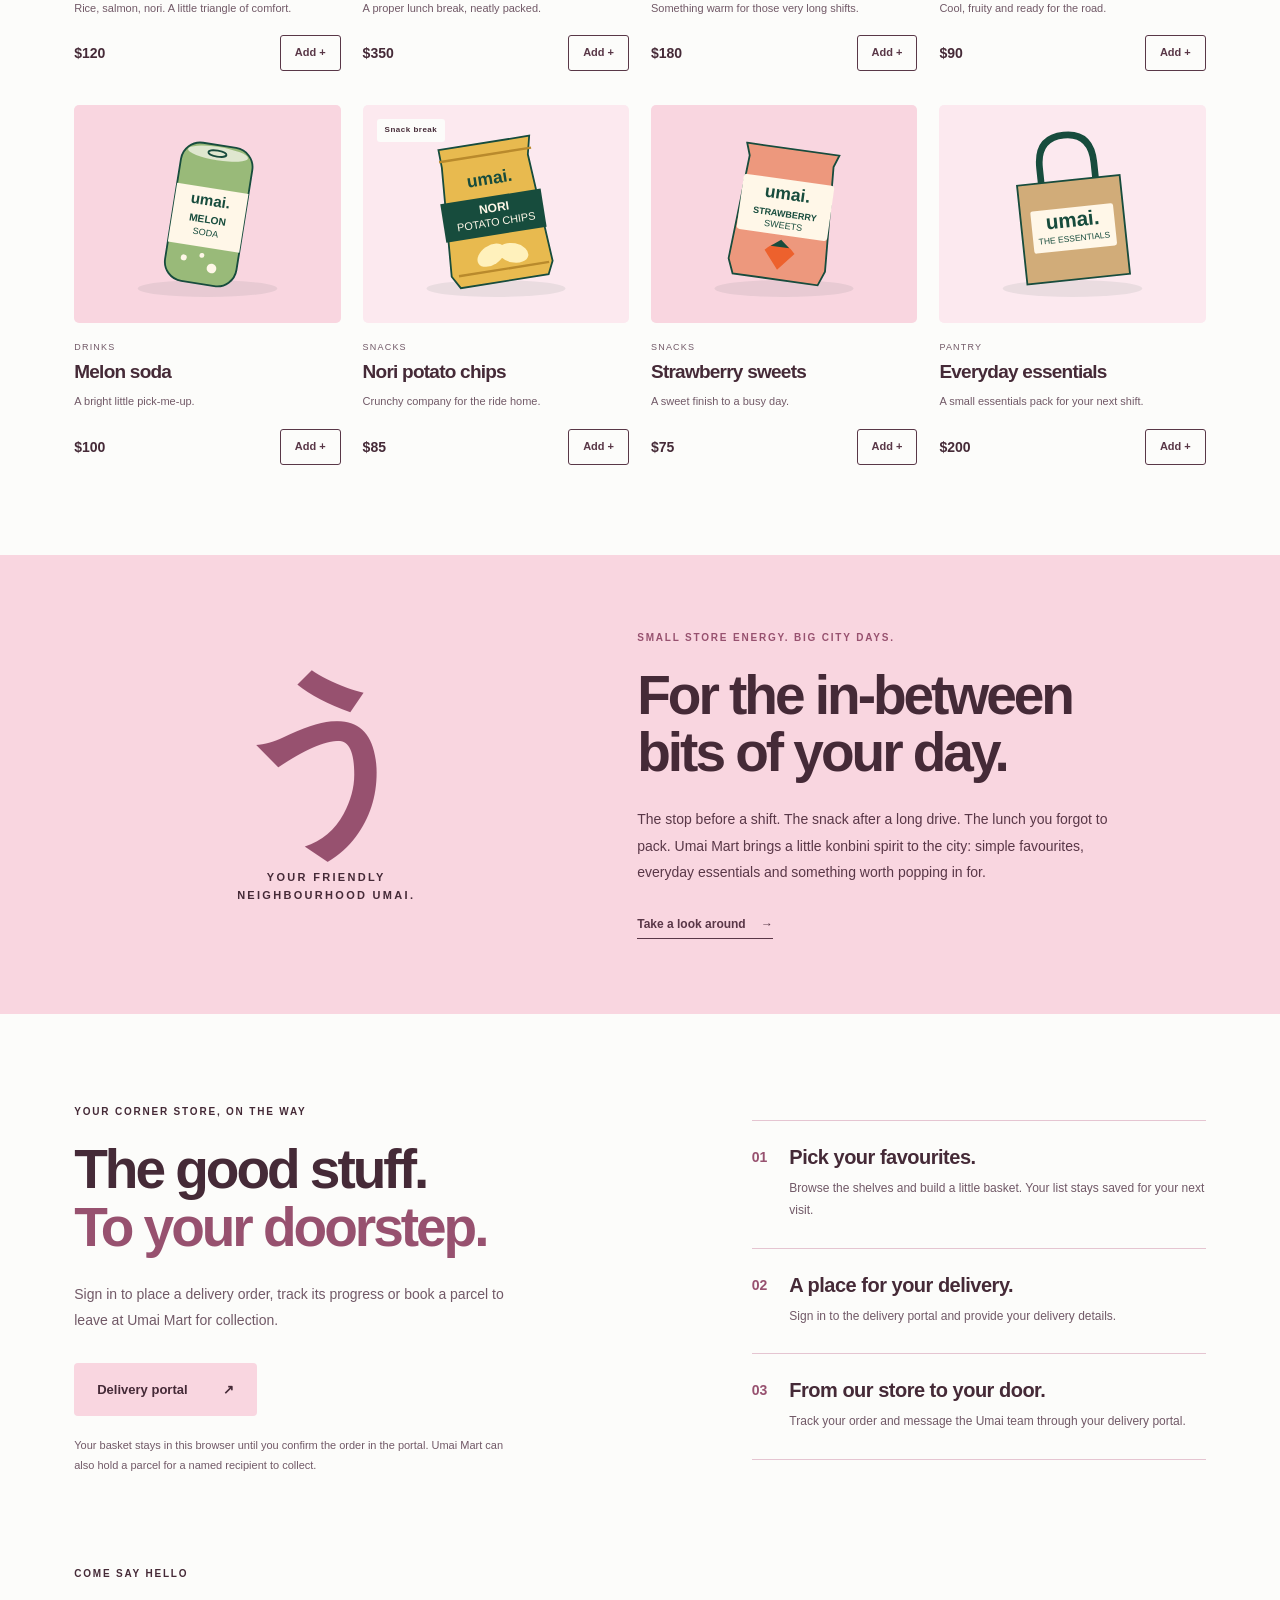
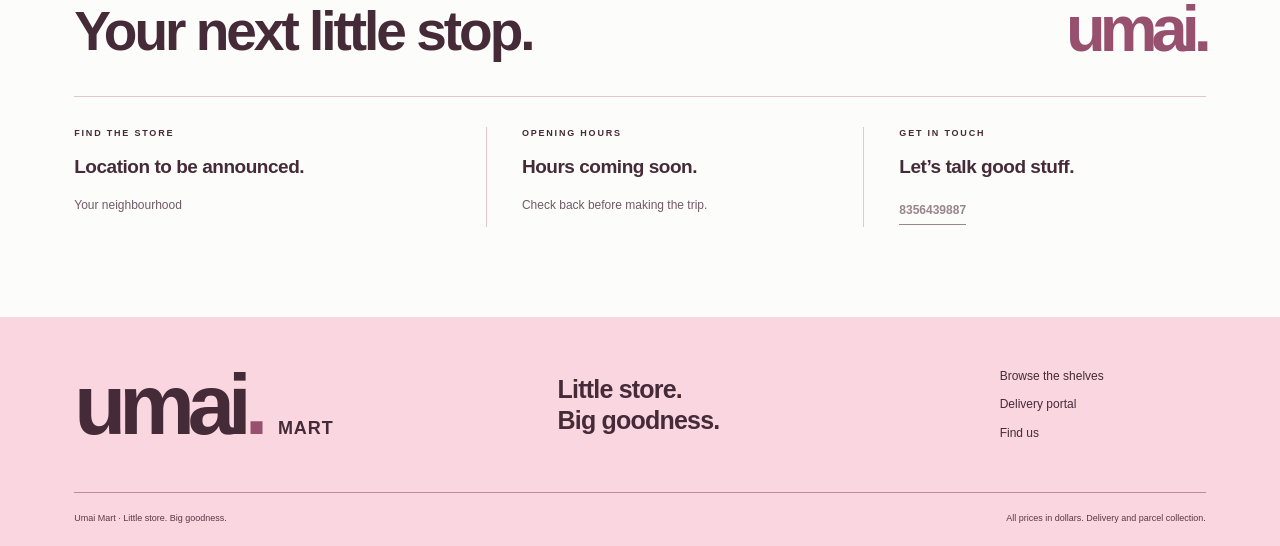
==== commit 3c20b2f0: "Update index.html" ====
--- a/index.html
+++ b/index.html
@@ -40,21 +40,149 @@
       </div>
       <figure class="hero-art"><img src="assets/images/store-haul.svg?v=white-pink-2" width="850" height="800" alt="Illustrated Umai Mart shopping bag with peach tea, onigiri, nori chips and melon soda."></figure>
     </section>
-    <div class="ticker" aria-label="Ready to eat, snacks, drinks and everyday essentials"><span>READY TO EAT</span><span aria-hidden="true">✳</span><span>SNACK BREAKS</span><span aria-hidden="true">✳</span><span>COLD DRINKS</span><span aria-hidden="true">✳</span><span>EVERYDAY ESSENTIALS</span></div>
+    <div class="ticker" aria-label="Ready to eat, snacks, drinks and everyday essentials">
+      <span>READY TO EAT</span>
+      <span aria-hidden="true">✳</span><span>SNACK BREAKS</span>
+      <span aria-hidden="true">✳</span><span>COLD DRINKS</span>
+      <span aria-hidden="true">✳</span><span>EVERYDAY ESSENTIALS</span>
+    </div>
     <section id="shop" class="shop-section section-wrap" aria-labelledby="shop-title">
-      <div class="section-heading"><div><p class="eyebrow">A QUICK LOOK AROUND</p><h2 id="shop-title">Meet your new<br>everyday favourites.</h2></div><p class="section-description">From the first bite to the last sip.<br>Find a little something for your day.</p></div>
-      <div class="shop-toolbar"><div id="category-filters" class="filters" role="group" aria-label="Filter products"><button type="button" data-category="All" aria-pressed="true">All the good stuff</button><button type="button" data-category="Ready to eat" aria-pressed="false">Ready to eat</button><button type="button" data-category="Snacks" aria-pressed="false">Snacks</button><button type="button" data-category="Drinks" aria-pressed="false">Drinks</button><button type="button" data-category="Pantry" aria-pressed="false">Pantry</button></div><span id="sample-label" class="sample-label">SAMPLE MENU · $</span></div>
+      <div class="section-heading">
+        <div>
+          <p class="eyebrow">A QUICK LOOK AROUND</p>
+          <h2 id="shop-title">Meet your new<br>everyday favourites.</h2>
+        </div>
+        <p class="section-description">From the first bite to the last sip.<br>Find a little something for your day.</p>
+      </div>
+      <div class="shop-toolbar">
+        <div id="category-filters" class="filters" role="group" aria-label="Filter products">
+          <button type="button" data-category="All" aria-pressed="true">All the good stuff</button>
+          <button type="button" data-category="Ready to eat" aria-pressed="false">Ready to eat</button>
+          <button type="button" data-category="Snacks" aria-pressed="false">Snacks</button>
+          <button type="button" data-category="Drinks" aria-pressed="false">Drinks</button>
+          <button type="button" data-category="Pantry" aria-pressed="false">Pantry</button>
+        </div>
+        <span id="sample-label" class="sample-label">SAMPLE MENU · $</span>
+      </div>
       <p class="menu-notice" id="menu-notice">This is a preview range with sample prices. Confirm live prices and availability in the delivery portal.</p>
       <div id="product-grid" class="product-grid" aria-live="polite"></div>
-      <noscript><p>Enable JavaScript to browse the sample menu and save a basket. No orders are being accepted on this preview.</p></noscript>
+      <noscript>
+        <p>Enable JavaScript to browse the sample menu and save a basket. No orders are being accepted on this preview.</p>
+      </noscript>
     </section>
-    <section id="about" class="about-section" aria-labelledby="about-title"><div class="about-label"><span class="about-symbol" aria-hidden="true">う</span><p>YOUR FRIENDLY<br>NEIGHBOURHOOD UMAI.</p></div><div class="about-copy"><p class="eyebrow">SMALL STORE ENERGY. BIG CITY DAYS.</p><h2 id="about-title">For the in-between<br>bits of your day.</h2><p>The stop before a shift. The snack after a long drive. The lunch you forgot to pack. Umai Mart brings a little konbini spirit to the city: simple favourites, everyday essentials and something worth popping in for.</p><a class="text-link" href="#shop">Take a look around <span aria-hidden="true">→</span></a></div></section>
-    <section id="delivery" class="delivery-section section-wrap" aria-labelledby="delivery-title"><div class="delivery-intro"><p class="eyebrow">YOUR CORNER STORE, ON THE WAY</p><h2 id="delivery-title">The good stuff.<br><span>To your doorstep.</span></h2><p id="delivery-note">Sign in to place a delivery order, track its progress or book a parcel to leave at Umai Mart for collection.</p><a class="button primary" href="portal.html">Delivery portal <span aria-hidden="true">↗</span></a><p class="quiet-note">Your basket stays in this browser until you confirm the order in the portal. Umai Mart can also hold a parcel for a named recipient to collect.</p></div><ol class="delivery-steps"><li><span class="step-number">01</span><div><h3>Pick your favourites.</h3><p>Browse the shelves and build a little basket. Your list stays saved for your next visit.</p></div></li><li><span class="step-number">02</span><div><h3>A place for your delivery.</h3><p>Sign in to the delivery portal and provide your  delivery details.</p></div></li><li><span class="step-number">03</span><div><h3>From our store to your door.</h3><p>Track your order and message the Umai team through your delivery portal.</p></div></li></ol></section>
-    <section id="visit" class="visit-section section-wrap" aria-labelledby="visit-title"><div class="section-heading"><div><p class="eyebrow">COME SAY HELLO</p><h2 id="visit-title">Your next little stop.</h2></div><span class="visit-mark" aria-hidden="true">umai.</span></div><div class="visit-grid"><div><p class="eyebrow">FIND THE STORE</p><h3 id="location-text">Location to be announced.</h3><p>Your neighbourhood</p></div><div><p class="eyebrow">OPENING HOURS</p><h3 id="hours-text">Hours coming soon.</h3><p>Check back before making the trip.</p></div><div><p class="eyebrow">GET IN TOUCH</p><h3>Let’s talk good stuff.</h3><button class="text-link" id="copy-phone" type="button" disabled="">Contact details coming soon</button></div></div></section>
+    <section id="about" class="about-section" aria-labelledby="about-title"><div class="about-label"><span class="about-symbol" aria-hidden="true">う</span>
+      <p>YOUR FRIENDLY<br>NEIGHBOURHOOD UMAI.</p>
+    </div>
+      <div class="about-copy">
+        <p class="eyebrow">SMALL STORE ENERGY. BIG CITY DAYS.</p>
+        <h2 id="about-title">For the in-between<br>bits of your day.</h2>
+        <p>The stop before a shift. The snack after a long drive. The lunch you forgot to pack. Umai Mart brings a little konbini spirit to the city: simple favourites, everyday essentials and something worth popping in for.</p>
+        <a class="text-link" href="#shop">Take a look around <span aria-hidden="true">→</span>
+        </a>
+      </div>
+    </section>
+    <section id="delivery" class="delivery-section section-wrap" aria-labelledby="delivery-title"><div class="delivery-intro">
+      <p class="eyebrow">YOUR CORNER STORE, ON THE WAY</p><h2 id="delivery-title">The good stuff.<br><span>To your doorstep.</span>
+      </h2>
+      <p id="delivery-note">Sign in to place a delivery order, track its progress or book a parcel to leave at Umai Mart for collection.</p>
+      <a class="button primary" href="portal.html">Delivery portal <span aria-hidden="true">↗</span>
+      </a>
+      <p class="quiet-note">Your basket stays in this browser until you confirm the order in the portal. Umai Mart can also hold a parcel for a named recipient to collect.</p>
+    </div>
+      <ol class="delivery-steps">
+      <li>
+          <span class="step-number">01</span>
+        <div>
+          <h3>Pick your favourites.</h3>
+          <p>Browse the shelves and build a little basket. Your list stays saved for your next visit.</p>
+        </div>
+      </li>
+      <li>
+          <span class="step-number">02</span>
+          <div>
+            <h3>A place for your delivery.</h3>
+            <p>Sign in to the delivery portal and provide your  delivery details.</p>
+          </div>
+      </li>
+        <li>
+          <span class="step-number">03</span>
+          <div>
+            <h3>From our store to your door.</h3>
+            <p>Track your order and message the Umai team through your delivery portal.</p>
+          </div>
+        </li>
+      </ol>
+    </section>
+    <section id="visit" class="visit-section section-wrap" aria-labelledby="visit-title">
+      <div class="section-heading">
+        <div>
+          <p class="eyebrow">COME SAY HELLO</p>
+          <h2 id="visit-title">Your next little stop.</h2>
+        </div>
+        <span class="visit-mark" aria-hidden="true">umai.</span>
+      </div>
+      <div class="visit-grid">
+        <div>
+          <p class="eyebrow">FIND THE STORE</p>
+          <h3 id="location-text">Location to be announced.</h3>
+          <p>Your neighbourhood</p>
+        </div>
+        <div>
+          <p class="eyebrow">OPENING HOURS</p>
+          <h3 id="hours-text">Hours coming soon.</h3>
+          <p>Check back before making the trip.</p>
+        </div>
+        <div>
+          <p class="eyebrow">GET IN TOUCH</p>
+          <h3>Let’s talk good stuff.</h3>
+          <button class="text-link" id="copy-phone" type="button" disabled="">8356439887</button>
+        </div>
+      </div>
+    </section>
   </main>
-  <footer class="site-footer"><div class="footer-top"><a href="index.html" class="footer-brand">umai<span>.</span> <small>MART</small></a><p>Little store.<br>Big goodness.</p><div><a href="#shop">Browse the shelves</a><a href="portal.html">Delivery portal</a><a href="#visit">Find us</a></div></div><div class="footer-bottom"><span>Umai Mart · Little store. Big goodness.</span><span>All prices in dollars. Delivery and parcel collection.</span></div></footer>
-  <div id="basket-overlay" class="basket-overlay" hidden=""><section id="basket-dialog" class="basket-dialog" role="dialog" aria-modal="true" aria-labelledby="basket-title" tabindex="-1"><div class="basket-heading"><div><p class="eyebrow">A LITTLE HAUL</p><h2 id="basket-title">Your basket.</h2></div><button id="close-basket" class="close-button" type="button" aria-label="Close basket">×</button></div><div id="basket-items" class="basket-items"></div><div class="basket-summary"><div><span>Items subtotal</span><strong id="basket-subtotal">$0</strong></div><p>Estimated items subtotal. Confirm live prices and delivery fees in the portal.</p><button class="button primary" id="copy-basket" type="button">Copy shopping list</button><a class="button secondary" href="portal.html">Delivery portal <span aria-hidden="true">→</span></a><p class="quiet-note">Your basket is a saved shopping list. Sign in and confirm in the portal to place an order.</p></div></section></div>
-  <div id="toast" class="store-toast" role="status" aria-live="polite" aria-atomic="true"></div>
+  <footer class="site-footer">
+    <div class="footer-top">
+      <a href="index.html" class="footer-brand">umai<span>.</span> <small>MART</small></a><p>Little store.<br>Big goodness.</p>
+      <div>
+        <a href="#shop">Browse the shelves</a>
+        <a href="portal.html">Delivery portal</a>
+        <a href="#visit">Find us</a>
+      </div>
+    </div>
+    <div class="footer-bottom">
+      <span>Umai Mart · Little store. Big goodness.</span>
+      <span>All prices in dollars. Delivery and parcel collection.</span>
+    </div>
+  </footer>
+  <div id="basket-overlay" class="basket-overlay" hidden="">
+    <section id="basket-dialog" class="basket-dialog" role="dialog" aria-modal="true" aria-labelledby="basket-title" tabindex="-1">
+      <div class="basket-heading">
+        <div>
+          <p class="eyebrow">A LITTLE HAUL</p>
+          <h2 id="basket-title">Your basket.</h2>
+        </div>
+        <button id="close-basket" class="close-button" type="button" aria-label="Close basket">×</button>
+      </div>
+      <div id="basket-items" class="basket-items">
+        
+      </div>
+      <div class="basket-summary">
+        <div>
+          <span>Items subtotal</span>
+          <strong id="basket-subtotal">$0</strong>
+        </div>
+        <p>Estimated items subtotal. Confirm live prices and delivery fees in the portal.</p>
+        <button class="button primary" id="copy-basket" type="button">Copy shopping list</button>
+        <a class="button secondary" href="portal.html">Delivery portal <span aria-hidden="true">→</span>
+        </a>
+        <p class="quiet-note">Your basket is a saved shopping list. Sign in and confirm in the portal to place an order.</p>
+      </div>
+    </section>
+  </div>
+  <div id="toast" class="store-toast" role="status" aria-live="polite" aria-atomic="true">
+    
+  </div>
 
 
-</body></html>+</body>
+</html>
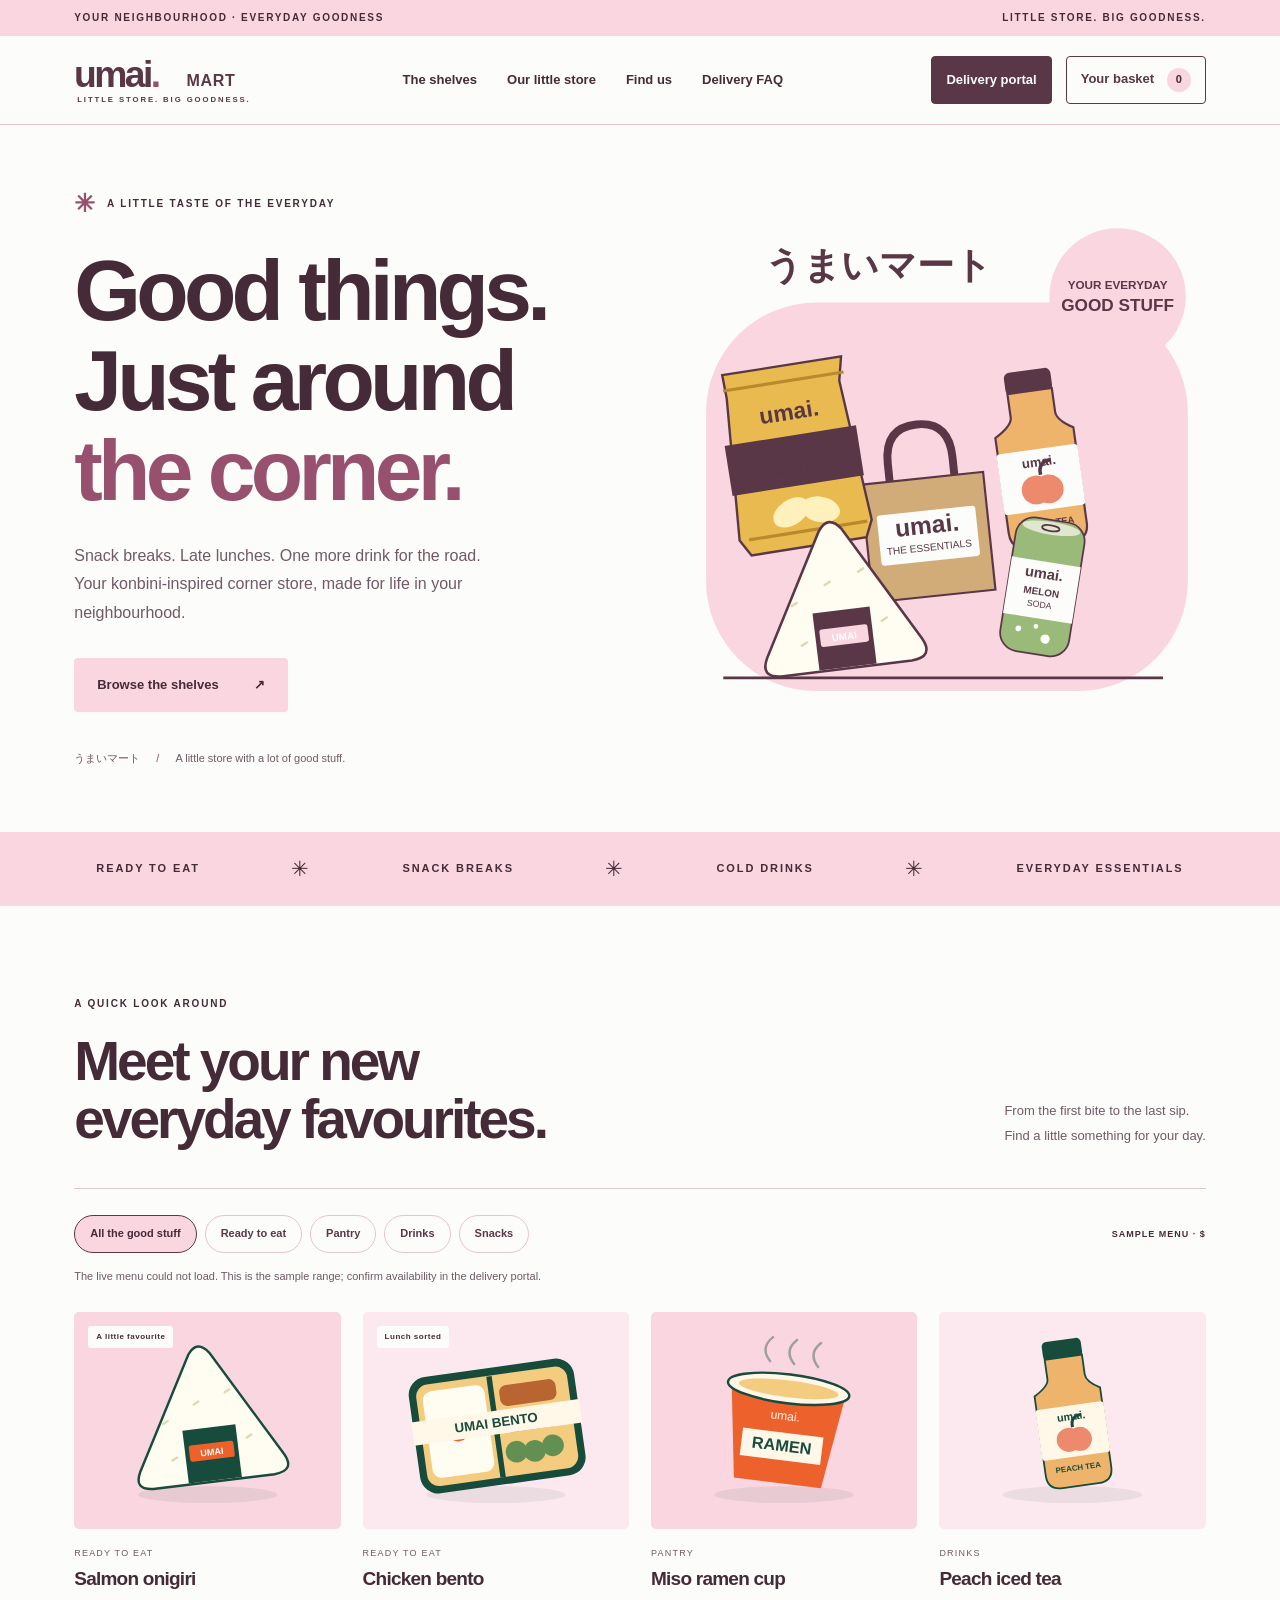
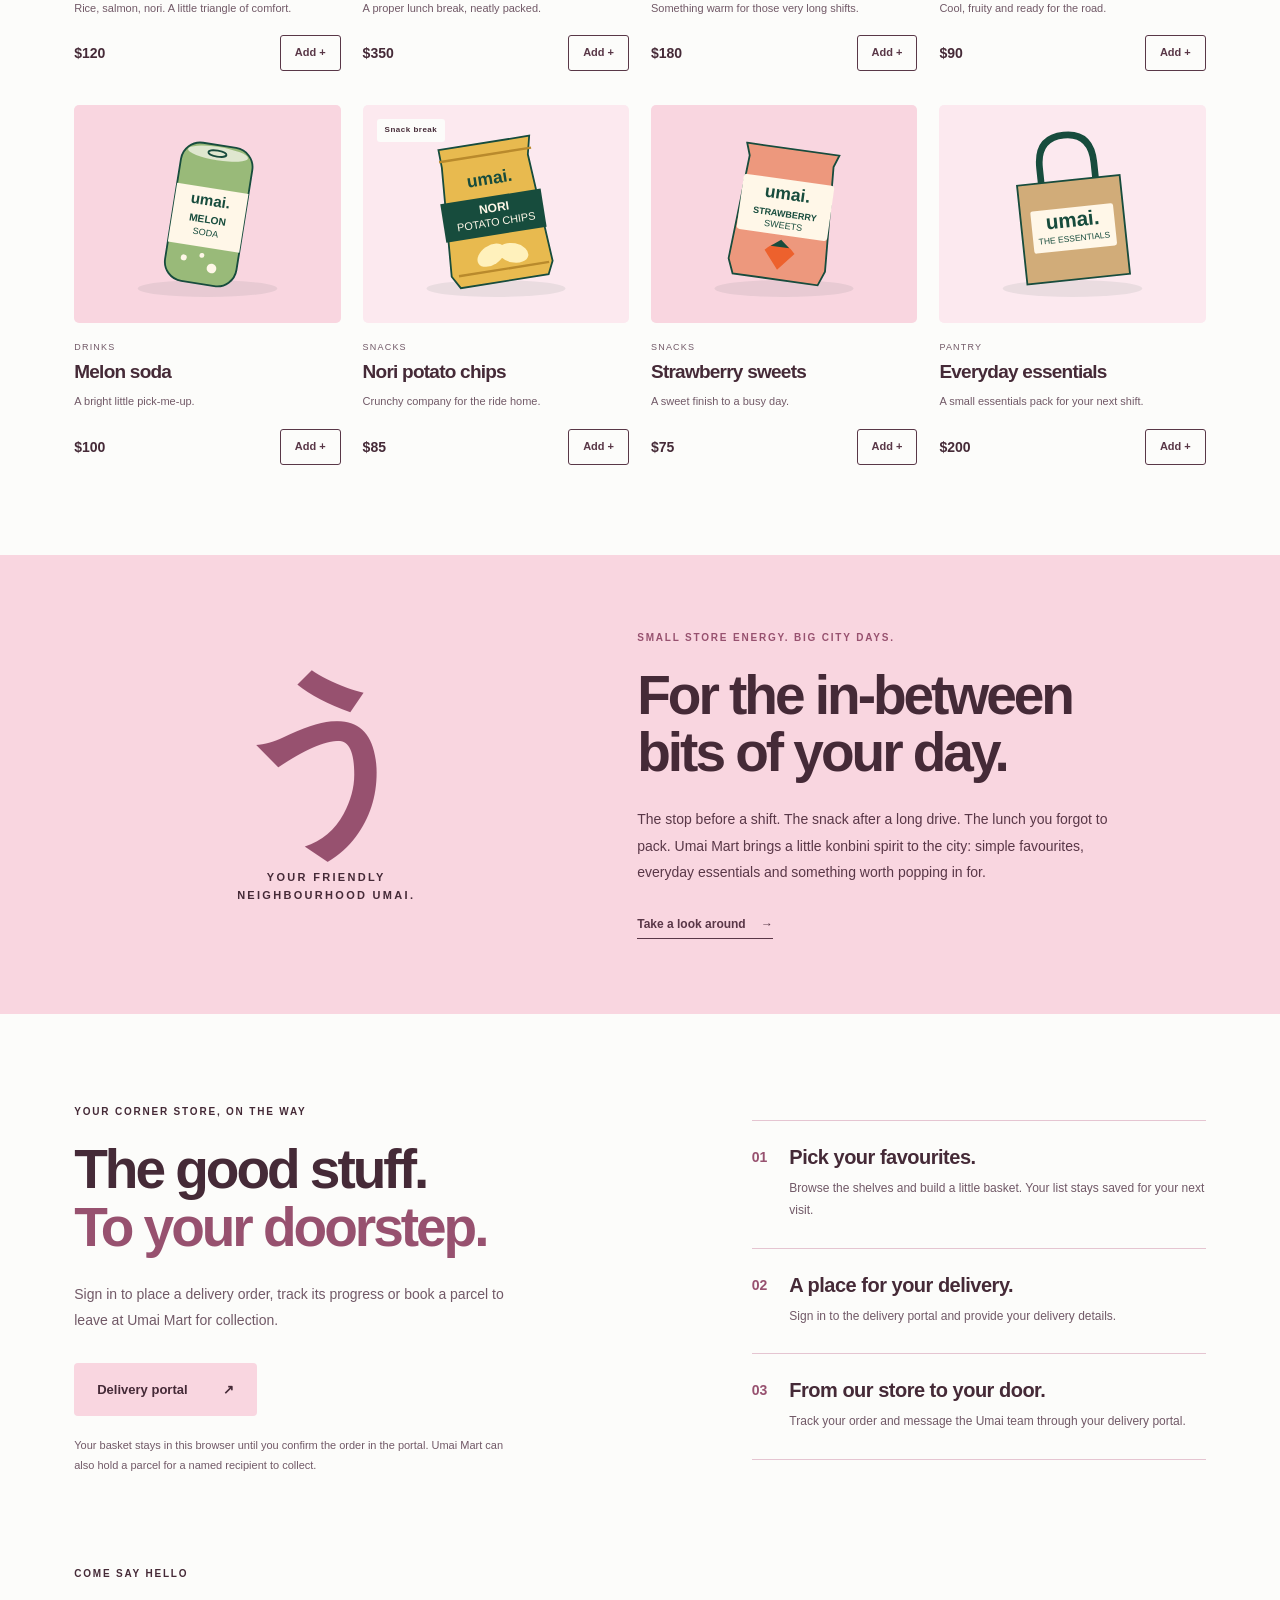
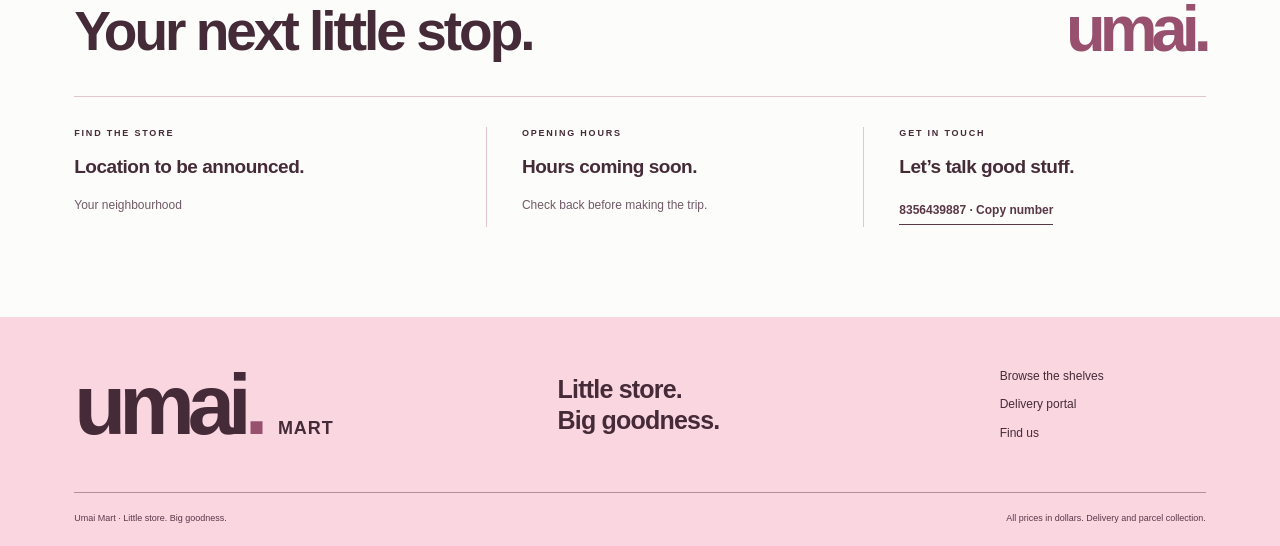
==== commit f8a365cc: "Add files via upload" ====
--- a/index.html
+++ b/index.html
@@ -9,7 +9,7 @@
   <link rel="apple-touch-icon" href="assets/images/apple-touch-icon.png">
   <link rel="stylesheet" href="assets/css/store.css?v=white-pink-black-text-1">
   <script defer="" src="assets/js/store-config.js?v=catalogue-1"></script><script defer="" src="assets/js/portal-config.js"></script>
-  <script src="assets/js/product-images.js?v=catalogue-1" defer=""></script><script defer="" src="assets/js/store.js?v=catalogue-1"></script>
+  <script src="assets/js/product-images.js?v=catalogue-1" defer=""></script><script defer="" src="assets/js/store.js?v=contact-number-1"></script>
   <link rel="stylesheet" href="assets/css/tuck-truck.css?v=white-pink-black-text-1">
   <script defer="" src="assets/js/tuck-truck.js?v=snackin-wagon-1"></script>
   <link rel="stylesheet" href="assets/css/pink-theme.css?v=portal-menu-fix-2">
@@ -40,149 +40,21 @@
       </div>
       <figure class="hero-art"><img src="assets/images/store-haul.svg?v=white-pink-2" width="850" height="800" alt="Illustrated Umai Mart shopping bag with peach tea, onigiri, nori chips and melon soda."></figure>
     </section>
-    <div class="ticker" aria-label="Ready to eat, snacks, drinks and everyday essentials">
-      <span>READY TO EAT</span>
-      <span aria-hidden="true">✳</span><span>SNACK BREAKS</span>
-      <span aria-hidden="true">✳</span><span>COLD DRINKS</span>
-      <span aria-hidden="true">✳</span><span>EVERYDAY ESSENTIALS</span>
-    </div>
+    <div class="ticker" aria-label="Ready to eat, snacks, drinks and everyday essentials"><span>READY TO EAT</span><span aria-hidden="true">✳</span><span>SNACK BREAKS</span><span aria-hidden="true">✳</span><span>COLD DRINKS</span><span aria-hidden="true">✳</span><span>EVERYDAY ESSENTIALS</span></div>
     <section id="shop" class="shop-section section-wrap" aria-labelledby="shop-title">
-      <div class="section-heading">
-        <div>
-          <p class="eyebrow">A QUICK LOOK AROUND</p>
-          <h2 id="shop-title">Meet your new<br>everyday favourites.</h2>
-        </div>
-        <p class="section-description">From the first bite to the last sip.<br>Find a little something for your day.</p>
-      </div>
-      <div class="shop-toolbar">
-        <div id="category-filters" class="filters" role="group" aria-label="Filter products">
-          <button type="button" data-category="All" aria-pressed="true">All the good stuff</button>
-          <button type="button" data-category="Ready to eat" aria-pressed="false">Ready to eat</button>
-          <button type="button" data-category="Snacks" aria-pressed="false">Snacks</button>
-          <button type="button" data-category="Drinks" aria-pressed="false">Drinks</button>
-          <button type="button" data-category="Pantry" aria-pressed="false">Pantry</button>
-        </div>
-        <span id="sample-label" class="sample-label">SAMPLE MENU · $</span>
-      </div>
+      <div class="section-heading"><div><p class="eyebrow">A QUICK LOOK AROUND</p><h2 id="shop-title">Meet your new<br>everyday favourites.</h2></div><p class="section-description">From the first bite to the last sip.<br>Find a little something for your day.</p></div>
+      <div class="shop-toolbar"><div id="category-filters" class="filters" role="group" aria-label="Filter products"><button type="button" data-category="All" aria-pressed="true">All the good stuff</button><button type="button" data-category="Ready to eat" aria-pressed="false">Ready to eat</button><button type="button" data-category="Snacks" aria-pressed="false">Snacks</button><button type="button" data-category="Drinks" aria-pressed="false">Drinks</button><button type="button" data-category="Pantry" aria-pressed="false">Pantry</button></div><span id="sample-label" class="sample-label">SAMPLE MENU · $</span></div>
       <p class="menu-notice" id="menu-notice">This is a preview range with sample prices. Confirm live prices and availability in the delivery portal.</p>
       <div id="product-grid" class="product-grid" aria-live="polite"></div>
-      <noscript>
-        <p>Enable JavaScript to browse the sample menu and save a basket. No orders are being accepted on this preview.</p>
-      </noscript>
+      <noscript><p>Enable JavaScript to browse the sample menu and save a basket. No orders are being accepted on this preview.</p></noscript>
     </section>
-    <section id="about" class="about-section" aria-labelledby="about-title"><div class="about-label"><span class="about-symbol" aria-hidden="true">う</span>
-      <p>YOUR FRIENDLY<br>NEIGHBOURHOOD UMAI.</p>
-    </div>
-      <div class="about-copy">
-        <p class="eyebrow">SMALL STORE ENERGY. BIG CITY DAYS.</p>
-        <h2 id="about-title">For the in-between<br>bits of your day.</h2>
-        <p>The stop before a shift. The snack after a long drive. The lunch you forgot to pack. Umai Mart brings a little konbini spirit to the city: simple favourites, everyday essentials and something worth popping in for.</p>
-        <a class="text-link" href="#shop">Take a look around <span aria-hidden="true">→</span>
-        </a>
-      </div>
-    </section>
-    <section id="delivery" class="delivery-section section-wrap" aria-labelledby="delivery-title"><div class="delivery-intro">
-      <p class="eyebrow">YOUR CORNER STORE, ON THE WAY</p><h2 id="delivery-title">The good stuff.<br><span>To your doorstep.</span>
-      </h2>
-      <p id="delivery-note">Sign in to place a delivery order, track its progress or book a parcel to leave at Umai Mart for collection.</p>
-      <a class="button primary" href="portal.html">Delivery portal <span aria-hidden="true">↗</span>
-      </a>
-      <p class="quiet-note">Your basket stays in this browser until you confirm the order in the portal. Umai Mart can also hold a parcel for a named recipient to collect.</p>
-    </div>
-      <ol class="delivery-steps">
-      <li>
-          <span class="step-number">01</span>
-        <div>
-          <h3>Pick your favourites.</h3>
-          <p>Browse the shelves and build a little basket. Your list stays saved for your next visit.</p>
-        </div>
-      </li>
-      <li>
-          <span class="step-number">02</span>
-          <div>
-            <h3>A place for your delivery.</h3>
-            <p>Sign in to the delivery portal and provide your  delivery details.</p>
-          </div>
-      </li>
-        <li>
-          <span class="step-number">03</span>
-          <div>
-            <h3>From our store to your door.</h3>
-            <p>Track your order and message the Umai team through your delivery portal.</p>
-          </div>
-        </li>
-      </ol>
-    </section>
-    <section id="visit" class="visit-section section-wrap" aria-labelledby="visit-title">
-      <div class="section-heading">
-        <div>
-          <p class="eyebrow">COME SAY HELLO</p>
-          <h2 id="visit-title">Your next little stop.</h2>
-        </div>
-        <span class="visit-mark" aria-hidden="true">umai.</span>
-      </div>
-      <div class="visit-grid">
-        <div>
-          <p class="eyebrow">FIND THE STORE</p>
-          <h3 id="location-text">Location to be announced.</h3>
-          <p>Your neighbourhood</p>
-        </div>
-        <div>
-          <p class="eyebrow">OPENING HOURS</p>
-          <h3 id="hours-text">Hours coming soon.</h3>
-          <p>Check back before making the trip.</p>
-        </div>
-        <div>
-          <p class="eyebrow">GET IN TOUCH</p>
-          <h3>Let’s talk good stuff.</h3>
-          <button class="text-link" id="copy-phone" type="button" disabled="">8356439887</button>
-        </div>
-      </div>
-    </section>
+    <section id="about" class="about-section" aria-labelledby="about-title"><div class="about-label"><span class="about-symbol" aria-hidden="true">う</span><p>YOUR FRIENDLY<br>NEIGHBOURHOOD UMAI.</p></div><div class="about-copy"><p class="eyebrow">SMALL STORE ENERGY. BIG CITY DAYS.</p><h2 id="about-title">For the in-between<br>bits of your day.</h2><p>The stop before a shift. The snack after a long drive. The lunch you forgot to pack. Umai Mart brings a little konbini spirit to the city: simple favourites, everyday essentials and something worth popping in for.</p><a class="text-link" href="#shop">Take a look around <span aria-hidden="true">→</span></a></div></section>
+    <section id="delivery" class="delivery-section section-wrap" aria-labelledby="delivery-title"><div class="delivery-intro"><p class="eyebrow">YOUR CORNER STORE, ON THE WAY</p><h2 id="delivery-title">The good stuff.<br><span>To your doorstep.</span></h2><p id="delivery-note">Sign in to place a delivery order, track its progress or book a parcel to leave at Umai Mart for collection.</p><a class="button primary" href="portal.html">Delivery portal <span aria-hidden="true">↗</span></a><p class="quiet-note">Your basket stays in this browser until you confirm the order in the portal. Umai Mart can also hold a parcel for a named recipient to collect.</p></div><ol class="delivery-steps"><li><span class="step-number">01</span><div><h3>Pick your favourites.</h3><p>Browse the shelves and build a little basket. Your list stays saved for your next visit.</p></div></li><li><span class="step-number">02</span><div><h3>A place for your delivery.</h3><p>Sign in to the delivery portal and provide your  delivery details.</p></div></li><li><span class="step-number">03</span><div><h3>From our store to your door.</h3><p>Track your order and message the Umai team through your delivery portal.</p></div></li></ol></section>
+    <section id="visit" class="visit-section section-wrap" aria-labelledby="visit-title"><div class="section-heading"><div><p class="eyebrow">COME SAY HELLO</p><h2 id="visit-title">Your next little stop.</h2></div><span class="visit-mark" aria-hidden="true">umai.</span></div><div class="visit-grid"><div><p class="eyebrow">FIND THE STORE</p><h3 id="location-text">Location to be announced.</h3><p>Your neighbourhood</p></div><div><p class="eyebrow">OPENING HOURS</p><h3 id="hours-text">Hours coming soon.</h3><p>Check back before making the trip.</p></div><div><p class="eyebrow">GET IN TOUCH</p><h3>Let’s talk good stuff.</h3><button class="text-link" id="copy-phone" type="button" data-phone="8356439887" aria-label="Copy phone number 8356439887">8356439887 · Copy number</button></div></div></section>
   </main>
-  <footer class="site-footer">
-    <div class="footer-top">
-      <a href="index.html" class="footer-brand">umai<span>.</span> <small>MART</small></a><p>Little store.<br>Big goodness.</p>
-      <div>
-        <a href="#shop">Browse the shelves</a>
-        <a href="portal.html">Delivery portal</a>
-        <a href="#visit">Find us</a>
-      </div>
-    </div>
-    <div class="footer-bottom">
-      <span>Umai Mart · Little store. Big goodness.</span>
-      <span>All prices in dollars. Delivery and parcel collection.</span>
-    </div>
-  </footer>
-  <div id="basket-overlay" class="basket-overlay" hidden="">
-    <section id="basket-dialog" class="basket-dialog" role="dialog" aria-modal="true" aria-labelledby="basket-title" tabindex="-1">
-      <div class="basket-heading">
-        <div>
-          <p class="eyebrow">A LITTLE HAUL</p>
-          <h2 id="basket-title">Your basket.</h2>
-        </div>
-        <button id="close-basket" class="close-button" type="button" aria-label="Close basket">×</button>
-      </div>
-      <div id="basket-items" class="basket-items">
-        
-      </div>
-      <div class="basket-summary">
-        <div>
-          <span>Items subtotal</span>
-          <strong id="basket-subtotal">$0</strong>
-        </div>
-        <p>Estimated items subtotal. Confirm live prices and delivery fees in the portal.</p>
-        <button class="button primary" id="copy-basket" type="button">Copy shopping list</button>
-        <a class="button secondary" href="portal.html">Delivery portal <span aria-hidden="true">→</span>
-        </a>
-        <p class="quiet-note">Your basket is a saved shopping list. Sign in and confirm in the portal to place an order.</p>
-      </div>
-    </section>
-  </div>
-  <div id="toast" class="store-toast" role="status" aria-live="polite" aria-atomic="true">
-    
-  </div>
+  <footer class="site-footer"><div class="footer-top"><a href="index.html" class="footer-brand">umai<span>.</span> <small>MART</small></a><p>Little store.<br>Big goodness.</p><div><a href="#shop">Browse the shelves</a><a href="portal.html">Delivery portal</a><a href="#visit">Find us</a></div></div><div class="footer-bottom"><span>Umai Mart · Little store. Big goodness.</span><span>All prices in dollars. Delivery and parcel collection.</span></div></footer>
+  <div id="basket-overlay" class="basket-overlay" hidden=""><section id="basket-dialog" class="basket-dialog" role="dialog" aria-modal="true" aria-labelledby="basket-title" tabindex="-1"><div class="basket-heading"><div><p class="eyebrow">A LITTLE HAUL</p><h2 id="basket-title">Your basket.</h2></div><button id="close-basket" class="close-button" type="button" aria-label="Close basket">×</button></div><div id="basket-items" class="basket-items"></div><div class="basket-summary"><div><span>Items subtotal</span><strong id="basket-subtotal">$0</strong></div><p>Estimated items subtotal. Confirm live prices and delivery fees in the portal.</p><button class="button primary" id="copy-basket" type="button">Copy shopping list</button><a class="button secondary" href="portal.html">Delivery portal <span aria-hidden="true">→</span></a><p class="quiet-note">Your basket is a saved shopping list. Sign in and confirm in the portal to place an order.</p></div></section></div>
+  <div id="toast" class="store-toast" role="status" aria-live="polite" aria-atomic="true"></div>
 
 
-</body>
-</html>
+</body></html>
